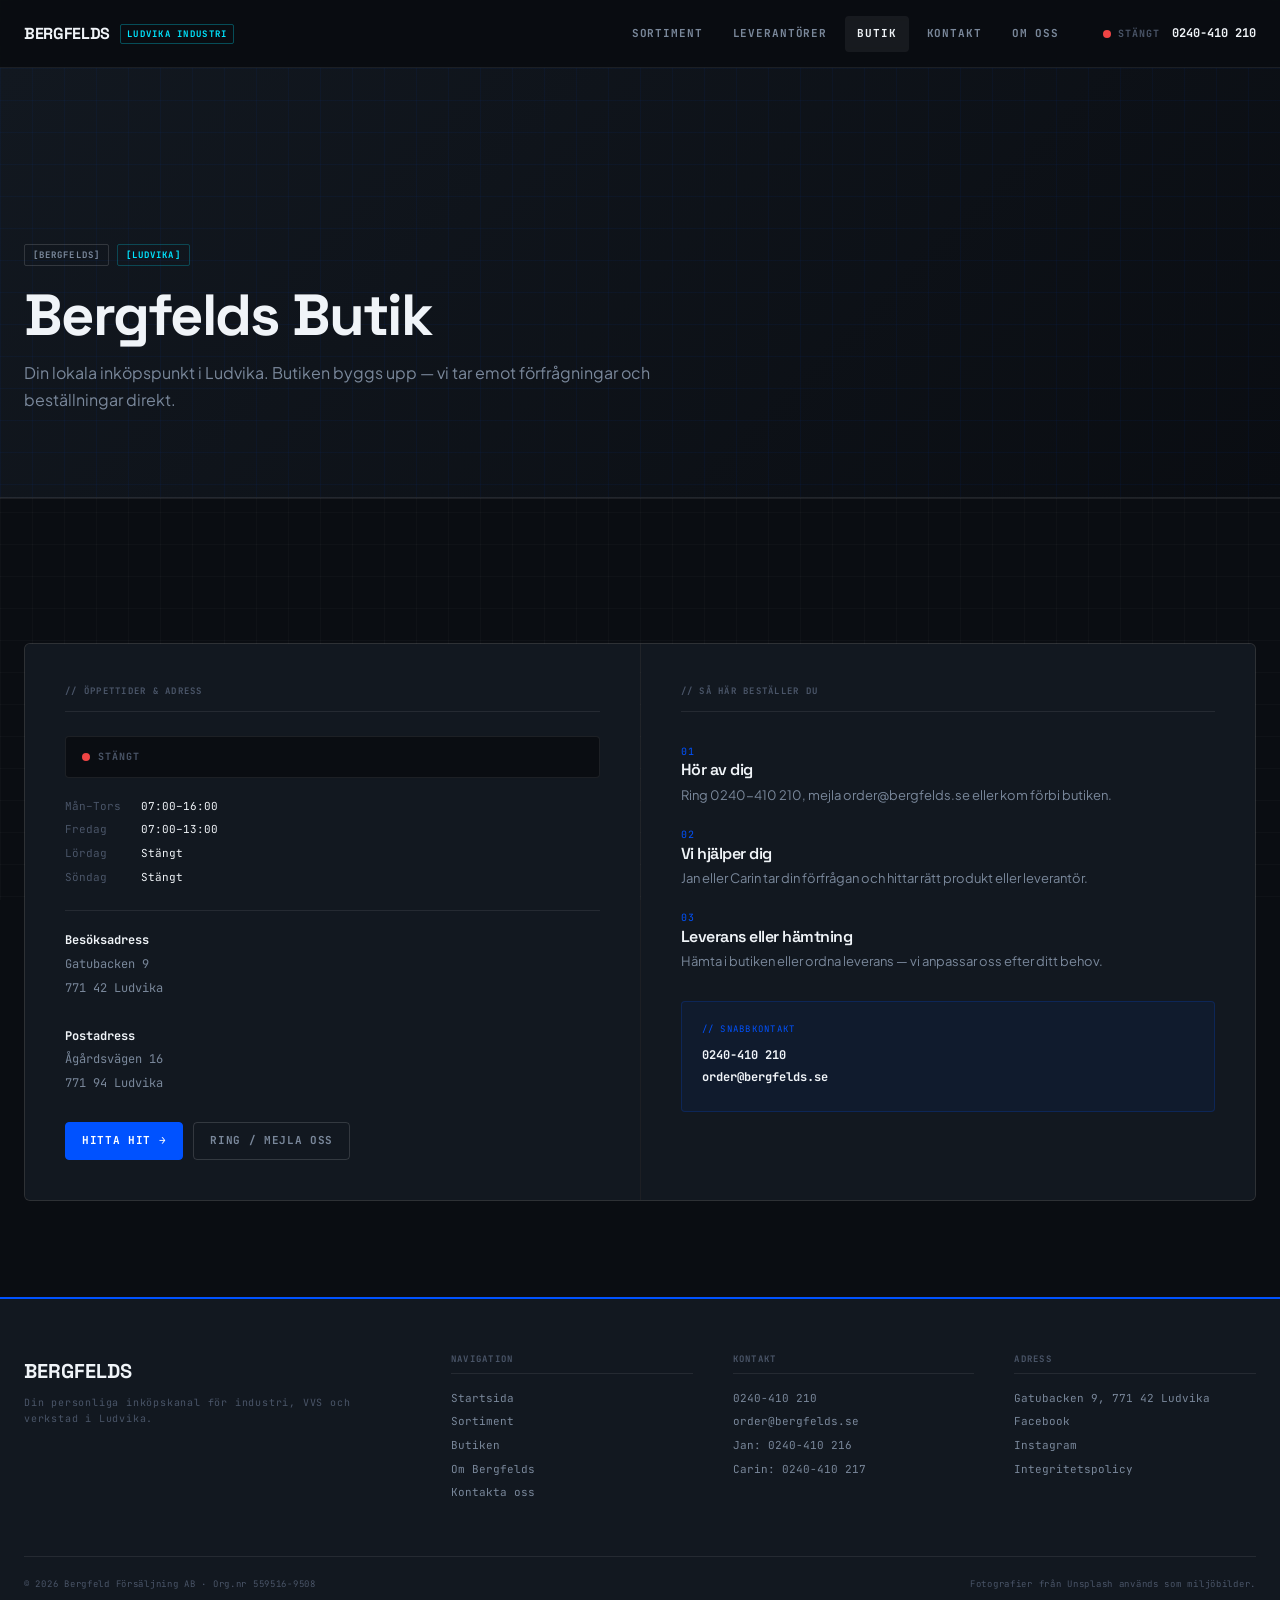
==== butiken.html @ dfe8c8f0 "Build precision industrial website design" ====
<!doctype html>
<html lang="sv">
<head>
  <meta charset="utf-8">
  <meta name="viewport" content="width=device-width,initial-scale=1">
  <meta name="description" content="Bergfelds butik i Ludvika – öppettider, adress och hur du beställer.">
  <title>Butiken | Bergfelds</title>
  <link rel="icon" href="assets/favicon.png" type="image/png">
  <link rel="stylesheet" href="style.css">
  <script src="main.js" defer></script>
</head>
<body>
  <a class="skip-link" href="#innehall">Hoppa till innehållet</a>
  <header class="site-header">
    <div class="container header-inner">
      <a class="site-logo" href="index.html" aria-label="Bergfelds startsida">
        <span class="logo-mark">BERGFELDS</span>
        <span class="logo-badge">LUDVIKA INDUSTRI</span>
      </a>
      <nav class="site-nav" aria-label="Huvudmeny">
        <a href="sortiment.html">Sortiment</a>
        <a href="sortiment.html#leverantorer">Leverantörer</a>
        <a href="butiken.html">Butik</a>
        <a href="kontakta-oss.html">Kontakt</a>
        <a href="om-bergfelds.html">Om oss</a>
      </nav>
      <div class="header-tools">
        <span class="header-status" data-opening-status>
          <span class="status-dot"></span>
          <span class="status-text mono-label">...</span>
        </span>
        <a class="header-phone" href="tel:+46240410210">0240-410 210</a>
      </div>
      <button id="menu-btn" aria-label="Öppna meny" aria-expanded="false">☰</button>
    </div>
  </header>

  <main id="innehall">
    <!-- PAGE HERO -->
    <section class="page-hero-dark">
      <div class="container">
        <div class="page-hero-eyebrow">
          <span class="badge">[BERGFELDS]</span>
          <span class="badge accent">[LUDVIKA]</span>
        </div>
        <h1>Bergfelds Butik</h1>
        <p>Din lokala inköpspunkt i Ludvika. Butiken byggs upp — vi tar emot förfrågningar och beställningar direkt.</p>
      </div>
    </section>

    <!-- STORE INFO -->
    <section class="section">
      <div class="container">
        <div class="contact-grid" data-reveal>
          <!-- Hours panel -->
          <div class="contact-panel">
            <p class="contact-panel-title">// ÖPPETTIDER &amp; ADRESS</p>

            <div class="hours-status" data-opening-status>
              <span class="status-dot"></span>
              <span class="status-text mono-label">Kontrollerar öppettid...</span>
            </div>

            <dl class="hours-grid">
              <dt>Mån–Tors</dt><dd>07:00–16:00</dd>
              <dt>Fredag</dt><dd>07:00–13:00</dd>
              <dt>Lördag</dt><dd>Stängt</dd>
              <dt>Söndag</dt><dd>Stängt</dd>
            </dl>

            <div class="contact-address-block" style="margin-top:24px;padding-top:20px;border-top:1px solid var(--border)">
              <p class="address-line"><strong style="color:var(--text)">Besöksadress</strong></p>
              <p class="address-line">Gatubacken 9</p>
              <p class="address-line">771 42 Ludvika</p>
            </div>

            <div class="contact-address-block" style="margin-top:16px">
              <p class="address-line"><strong style="color:var(--text)">Postadress</strong></p>
              <p class="address-line">Ågårdsvägen 16</p>
              <p class="address-line">771 94 Ludvika</p>
            </div>

            <div style="margin-top:24px;display:flex;gap:10px;flex-wrap:wrap">
              <a class="btn btn-primary" href="https://www.google.com/maps/search/?api=1&query=Gatubacken+9+771+42+Ludvika" target="_blank" rel="noreferrer">Hitta hit →</a>
              <a class="btn btn-ghost" href="kontakta-oss.html">Ring / Mejla oss</a>
            </div>
          </div>

          <!-- Service flow panel -->
          <div class="contact-panel">
            <p class="contact-panel-title">// SÅ HÄR BESTÄLLER DU</p>
            <div class="flow-steps">
              <div class="flow-step">
                <span class="card-number">01</span>
                <div>
                  <h3 style="font-size:16px;color:var(--text);margin-bottom:6px">Hör av dig</h3>
                  <p style="font-size:13px">Ring 0240-410 210, mejla order@bergfelds.se eller kom förbi butiken.</p>
                </div>
              </div>
              <div class="flow-step">
                <span class="card-number">02</span>
                <div>
                  <h3 style="font-size:16px;color:var(--text);margin-bottom:6px">Vi hjälper dig</h3>
                  <p style="font-size:13px">Jan eller Carin tar din förfrågan och hittar rätt produkt eller leverantör.</p>
                </div>
              </div>
              <div class="flow-step">
                <span class="card-number">03</span>
                <div>
                  <h3 style="font-size:16px;color:var(--text);margin-bottom:6px">Leverans eller hämtning</h3>
                  <p style="font-size:13px">Hämta i butiken eller ordna leverans — vi anpassar oss efter ditt behov.</p>
                </div>
              </div>
            </div>

            <div class="order-desk" style="margin-top:28px">
              <span class="label">// SNABBKONTAKT</span>
              <a href="tel:+46240410210">0240-410 210</a>
              <a href="mailto:order@bergfelds.se">order@bergfelds.se</a>
            </div>
          </div>
        </div>
      </div>
    </section>
  </main>

  <div class="mobile-dock" aria-label="Snabbkontakt">
    <a href="tel:+46240410210">Ring 0240-410 210</a>
    <a href="https://www.google.com/maps/search/?api=1&query=Gatubacken+9+771+42+Ludvika" target="_blank" rel="noreferrer">Karta / Hitta hit</a>
  </div>

  <footer class="site-footer">
    <div class="container">
      <div class="footer-grid">
        <div class="footer-col">
          <div class="footer-logo-mark">BERGFELDS</div>
          <p class="footer-tagline">Din personliga inköpskanal för industri, VVS och verkstad i Ludvika.</p>
        </div>
        <div class="footer-col">
          <h4>Navigation</h4>
          <a href="index.html">Startsida</a>
          <a href="sortiment.html">Sortiment</a>
          <a href="butiken.html">Butiken</a>
          <a href="om-bergfelds.html">Om Bergfelds</a>
          <a href="kontakta-oss.html">Kontakta oss</a>
        </div>
        <div class="footer-col">
          <h4>Kontakt</h4>
          <a href="tel:+46240410210">0240-410 210</a>
          <a href="mailto:order@bergfelds.se">order@bergfelds.se</a>
          <a href="tel:+46240410216">Jan: 0240-410 216</a>
          <a href="tel:+46240410217">Carin: 0240-410 217</a>
        </div>
        <div class="footer-col">
          <h4>Adress</h4>
          <a href="https://www.google.com/maps/search/?api=1&query=Gatubacken+9+771+42+Ludvika" target="_blank" rel="noreferrer">Gatubacken 9, 771 42 Ludvika</a>
          <a href="https://facebook.com/profile.php?id=61582548335301" target="_blank" rel="noreferrer">Facebook</a>
          <a href="https://instagram.com/bergfelds_denlillagrossisten/" target="_blank" rel="noreferrer">Instagram</a>
          <a href="integritetspolicy.html">Integritetspolicy</a>
        </div>
      </div>
      <div class="footer-bottom">
        <p>© <span data-year>2026</span> Bergfeld Försäljning AB · Org.nr 559516-9508</p>
        <p>Fotografier från Unsplash används som miljöbilder.</p>
      </div>
    </div>
  </footer>
</body>
</html>
---- style.css ----
/* ============================================================
   Bergfeld Försäljning AB — style.css
   Production stylesheet — full design system
   ============================================================ */

@import url('https://fonts.googleapis.com/css2?family=Space+Grotesk:wght@400;500;600;700&family=Plus+Jakarta+Sans:wght@400;500;600;700&family=JetBrains+Mono:wght@500;600;700&display=swap');

/* ============================================================
   DESIGN TOKENS
   ============================================================ */

:root {
  --bg:               #0A0D12;
  --surface:          #121820;
  --surface-2:        #1A2130;
  --border:           rgba(255, 255, 255, 0.08);
  --border-bright:    rgba(255, 255, 255, 0.14);
  --cobalt:           #0052FF;
  --cyan:             #00E5FF;
  --accent:           #0052FF;
  --accent-glow:      rgba(0, 82, 255, 0.18);
  --text:             #F0F4F8;
  --text-muted:       #7A889B;
  --text-dim:         #4A5568;
  --green:            #10B981;
  --red:              #EF4444;
  --orange:           #F59E0B;
  --radius-sm:        2px;
  --radius:           4px;
  --radius-lg:        6px;
  --max:              1280px;
  --font-display:     'Space Grotesk', 'Segoe UI', sans-serif;
  --font-body:        'Plus Jakarta Sans', 'Segoe UI', sans-serif;
  --font-mono:        'JetBrains Mono', 'Courier New', monospace;
}

/* ============================================================
   BASE RESET
   ============================================================ */

*,
*::before,
*::after {
  box-sizing: border-box;
  margin: 0;
  padding: 0;
}

html {
  scroll-behavior: smooth;
  scroll-padding-top: 72px;
}

body {
  background-color: var(--bg);
  color: var(--text);
  font: 16px / 1.6 var(--font-body);
  -webkit-font-smoothing: antialiased;
  -moz-osx-font-smoothing: grayscale;
  position: relative;
}

/* Micro-grid background */
body::before {
  content: '';
  position: fixed;
  inset: 0;
  z-index: -1;
  background-image:
    linear-gradient(rgba(255, 255, 255, 0.025) 1px, transparent 1px),
    linear-gradient(90deg, rgba(255, 255, 255, 0.025) 1px, transparent 1px);
  background-size: 32px 32px;
  pointer-events: none;
}

a {
  color: inherit;
  text-decoration: none;
}

img {
  display: block;
  max-width: 100%;
}

button,
input,
textarea {
  font: inherit;
}

/* ============================================================
   LAYOUT UTILITIES
   ============================================================ */

.container {
  width: min(var(--max), calc(100% - 48px));
  margin-inline: auto;
}

.narrow {
  max-width: 860px;
}

.section {
  padding: 96px 0;
  border-top: 1px solid var(--border);
}

/* ============================================================
   TYPOGRAPHY
   ============================================================ */

h1,
h2,
h3,
h4 {
  font-family: var(--font-display);
  line-height: 1.08;
  letter-spacing: -0.03em;
  margin-top: 0;
}

h1 {
  font-size: clamp(32px, 4.5vw, 52px);
  font-weight: 700;
}

h2 {
  font-size: clamp(26px, 3.5vw, 40px);
  font-weight: 700;
}

h3 {
  font-size: 20px;
  font-weight: 600;
}

h4 {
  font-size: 14px;
  font-weight: 600;
}

p {
  margin: 0 0 1em;
  color: var(--text-muted);
  line-height: 1.65;
}

/* ============================================================
   MONO / BADGE LABELS
   ============================================================ */

.mono-label,
.kicker,
.badge {
  font-family: var(--font-mono);
  font-size: 10px;
  font-weight: 700;
  letter-spacing: 0.14em;
  text-transform: uppercase;
  color: var(--text-dim);
}

.badge {
  display: inline-block;
  padding: 3px 8px;
  border: 1px solid var(--border-bright);
  border-radius: var(--radius-sm);
  color: var(--text-muted);
  font-size: 10px;
  font-family: var(--font-mono);
  font-weight: 700;
  letter-spacing: 0.14em;
  text-transform: uppercase;
}

.badge.accent {
  border-color: var(--cobalt);
  color: var(--cyan);
}

.status-dot {
  display: inline-block;
  width: 8px;
  height: 8px;
  border-radius: 50%;
  background: var(--red);
  transition: background 0.3s;
}

.status-dot.open {
  background: var(--green);
  box-shadow: 0 0 0 4px rgba(16, 185, 129, 0.15);
  animation: pulse 2s ease infinite;
}

@keyframes pulse {
  0%,
  100% {
    opacity: 1;
  }
  50% {
    opacity: 0.6;
  }
}

.status-text {
  font-family: var(--font-mono);
  font-size: 10px;
  font-weight: 700;
  letter-spacing: 0.1em;
  text-transform: uppercase;
}

/* ============================================================
   SKIP LINK & FOCUS
   ============================================================ */

.skip-link {
  position: fixed;
  z-index: 9999;
  top: 8px;
  left: 8px;
  padding: 10px 16px;
  background: var(--cobalt);
  color: white;
  font-family: var(--font-mono);
  font-size: 11px;
  transform: translateY(-200%);
  border-radius: var(--radius);
  text-decoration: none;
  transition: transform 0.2s;
}

.skip-link:focus {
  transform: none;
}

:focus-visible {
  outline: 2px solid var(--cyan);
  outline-offset: 3px;
}

/* ============================================================
   HEADER
   ============================================================ */

.site-header {
  position: sticky;
  top: 0;
  z-index: 200;
  background: rgba(10, 13, 18, 0.94);
  backdrop-filter: blur(12px);
  -webkit-backdrop-filter: blur(12px);
  border-bottom: 1px solid var(--border);
  height: 68px;
}

.header-inner {
  display: flex;
  height: 68px;
  align-items: center;
  gap: 32px;
}

.site-logo {
  display: flex;
  align-items: center;
  gap: 10px;
  flex: none;
  text-decoration: none;
}

.logo-mark {
  font-family: var(--font-display);
  font-size: 16px;
  font-weight: 700;
  color: var(--text);
  letter-spacing: -0.02em;
}

.logo-badge {
  font-family: var(--font-mono);
  font-size: 9px;
  font-weight: 700;
  color: var(--cyan);
  letter-spacing: 0.14em;
  text-transform: uppercase;
  padding: 2px 6px;
  border: 1px solid rgba(0, 229, 255, 0.3);
  border-radius: var(--radius-sm);
}

.site-nav {
  display: flex;
  align-items: center;
  gap: 6px;
  margin-left: auto;
}

.site-nav a {
  display: inline-flex;
  align-items: center;
  height: 36px;
  padding: 0 12px;
  border-radius: var(--radius);
  font-family: var(--font-mono);
  font-size: 11px;
  font-weight: 700;
  letter-spacing: 0.08em;
  text-transform: uppercase;
  color: var(--text-muted);
  transition: 0.2s;
  text-decoration: none;
}

.site-nav a:hover,
.site-nav a.active {
  color: var(--text);
  background: rgba(255, 255, 255, 0.06);
}

.header-tools {
  display: flex;
  align-items: center;
  gap: 12px;
}

.header-status {
  display: flex;
  align-items: center;
  gap: 7px;
}

.header-phone {
  font-family: var(--font-mono);
  font-size: 12px;
  font-weight: 700;
  color: var(--text);
  white-space: nowrap;
}

/* ============================================================
   BUTTONS
   ============================================================ */

.btn,
.button {
  display: inline-flex;
  align-items: center;
  justify-content: center;
  min-height: 38px;
  padding: 0 16px;
  border-radius: var(--radius);
  font-family: var(--font-mono);
  font-size: 11px;
  font-weight: 700;
  letter-spacing: 0.06em;
  text-transform: uppercase;
  border: 1px solid transparent;
  cursor: pointer;
  transition: 0.2s;
  text-decoration: none;
  white-space: nowrap;
}

.btn-primary,
.button-primary {
  background: var(--cobalt);
  color: white;
  border-color: var(--cobalt);
}

.btn-primary:hover,
.button-primary:hover {
  background: #0043cc;
  transform: translateY(-1px);
  box-shadow: 0 4px 20px var(--accent-glow);
}

.btn-ghost {
  background: transparent;
  color: var(--text-muted);
  border-color: var(--border-bright);
}

.btn-ghost:hover {
  color: var(--text);
  border-color: rgba(255, 255, 255, 0.3);
  background: rgba(255, 255, 255, 0.05);
}

.btn-cyan {
  background: transparent;
  color: var(--cyan);
  border-color: rgba(0, 229, 255, 0.4);
}

.btn-cyan:hover {
  background: rgba(0, 229, 255, 0.08);
  border-color: var(--cyan);
}

#menu-btn {
  display: none;
  width: 40px;
  height: 40px;
  border: 1px solid var(--border-bright);
  border-radius: var(--radius);
  background: transparent;
  color: var(--text);
  font-size: 18px;
  cursor: pointer;
}

/* ============================================================
   HERO SECTION
   ============================================================ */

.hero {
  min-height: 92vh;
  display: flex;
  align-items: center;
  position: relative;
  overflow: hidden;
  padding: 100px 0 80px;
}

.hero-bg {
  position: absolute;
  inset: 0;
  z-index: 0;
  pointer-events: none;
}

.hero-bg-grid {
  position: absolute;
  inset: 0;
  background-image:
    linear-gradient(rgba(0, 82, 255, 0.04) 1px, transparent 1px),
    linear-gradient(90deg, rgba(0, 82, 255, 0.04) 1px, transparent 1px);
  background-size: 48px 48px;
}

.hero-bg-glow {
  position: absolute;
  top: -20%;
  left: -10%;
  width: 60%;
  height: 100%;
  background: radial-gradient(ellipse, rgba(0, 82, 255, 0.12) 0%, transparent 65%);
  pointer-events: none;
}

.hero-content {
  position: relative;
  z-index: 1;
}

.hero-eyebrow {
  display: flex;
  align-items: center;
  gap: 10px;
  margin-bottom: 24px;
}

.hero-rule {
  flex: 1;
  height: 1px;
  background: var(--border-bright);
  max-width: 60px;
}

h1.hero-title {
  color: var(--text);
  margin-bottom: 20px;
}

.hero-title .accent {
  color: var(--cyan);
}

.hero-sub {
  font-size: 15px;
  color: var(--text-muted);
  max-width: 540px;
  margin-bottom: 36px;
  line-height: 1.6;
}

.hero-actions {
  display: flex;
  flex-wrap: wrap;
  gap: 10px;
  margin-bottom: 48px;
}

.hero-telemetry {
  display: grid;
  grid-template-columns: repeat(4, 1fr);
  gap: 1px;
  background: var(--border);
  border: 1px solid var(--border);
  border-radius: var(--radius);
  overflow: hidden;
  margin-top: 48px;
}

.telemetry-cell {
  padding: 16px 20px;
  background: var(--surface);
  display: flex;
  flex-direction: column;
  gap: 4px;
}

.telemetry-cell .label {
  font-family: var(--font-mono);
  font-size: 9px;
  font-weight: 700;
  color: var(--text-dim);
  letter-spacing: 0.14em;
  text-transform: uppercase;
}

.telemetry-cell .value {
  font-family: var(--font-mono);
  font-size: 12px;
  font-weight: 600;
  color: var(--text);
}

/* ============================================================
   QUICK INQUIRY TERMINAL
   ============================================================ */

.terminal-section {
  background: var(--surface);
  border-top: 1px solid var(--border);
  border-bottom: 1px solid var(--border);
  padding: 64px 0;
}

.terminal-wrapper {
  max-width: 760px;
  margin: 0 auto;
}

.terminal-header {
  display: flex;
  align-items: center;
  gap: 16px;
  margin-bottom: 32px;
}

.terminal-dots {
  display: flex;
  gap: 6px;
}

.terminal-dots span {
  width: 10px;
  height: 10px;
  border-radius: 50%;
}

.terminal-dots span:nth-child(1) {
  background: #EF4444;
}

.terminal-dots span:nth-child(2) {
  background: #F59E0B;
}

.terminal-dots span:nth-child(3) {
  background: #10B981;
}

.terminal-title {
  font-family: var(--font-mono);
  font-size: 11px;
  color: var(--text-dim);
}

.terminal-body {
  border: 1px solid var(--border-bright);
  border-radius: var(--radius-lg);
  overflow: hidden;
  background: var(--bg);
}

.terminal-step {
  padding: 24px 28px;
  border-bottom: 1px solid var(--border);
}

.terminal-step:last-child {
  border-bottom: none;
}

.step-label {
  font-family: var(--font-mono);
  font-size: 9px;
  color: var(--text-dim);
  letter-spacing: 0.14em;
  text-transform: uppercase;
  margin-bottom: 14px;
}

.segment-pills {
  display: flex;
  flex-wrap: wrap;
  gap: 7px;
}

.pill {
  padding: 7px 14px;
  border: 1px solid var(--border-bright);
  border-radius: var(--radius);
  background: transparent;
  font-family: var(--font-mono);
  font-size: 10px;
  font-weight: 700;
  letter-spacing: 0.06em;
  color: var(--text-muted);
  cursor: pointer;
  transition: 0.15s;
}

.pill.active,
.pill:hover {
  border-color: var(--cobalt);
  background: rgba(0, 82, 255, 0.12);
  color: var(--text);
}

.terminal-input {
  display: flex;
  align-items: stretch;
}

.terminal-input input {
  flex: 1;
  padding: 16px 20px;
  background: transparent;
  border: 0;
  color: var(--text);
  font-family: var(--font-mono);
  font-size: 13px;
  outline: none;
}

.terminal-input input::placeholder {
  color: var(--text-dim);
}

.terminal-input .send-btn {
  padding: 0 24px;
  background: var(--cobalt);
  color: white;
  border: 0;
  font-family: var(--font-mono);
  font-size: 11px;
  font-weight: 700;
  letter-spacing: 0.08em;
  cursor: pointer;
  transition: 0.2s;
  border-radius: 0;
}

.terminal-input .send-btn:hover {
  background: #0043cc;
}

/* ============================================================
   ASSORTMENT
   ============================================================ */

.assortment-section {
  padding: 96px 0;
}

.assortment-grid {
  display: grid;
  grid-template-columns: repeat(4, 1fr);
  gap: 1px;
  background: var(--border);
  border: 1px solid var(--border);
  border-radius: var(--radius-lg);
  overflow: hidden;
  margin-top: 48px;
}

.assortment-card {
  background: var(--surface);
  padding: 32px 28px;
  display: flex;
  flex-direction: column;
  gap: 16px;
  transition: 0.25s;
}

.assortment-card:hover {
  background: var(--surface-2);
}

.card-number {
  font-family: var(--font-mono);
  font-size: 10px;
  color: var(--cobalt);
  letter-spacing: 0.14em;
}

.card-icon {
  width: 40px;
  height: 40px;
  border: 1px solid var(--border-bright);
  border-radius: var(--radius);
  display: flex;
  align-items: center;
  justify-content: center;
  font-size: 20px;
}

.card-title {
  font-family: var(--font-display);
  font-size: 18px;
  font-weight: 700;
  color: var(--text);
  margin: 0;
}

.card-specs {
  list-style: none;
  display: flex;
  flex-direction: column;
  gap: 5px;
  margin: 0;
  padding: 0;
}

.card-specs li {
  font-family: var(--font-mono);
  font-size: 10px;
  color: var(--text-muted);
  display: flex;
  align-items: center;
  gap: 6px;
}

.card-specs li::before {
  content: "→";
  color: var(--cobalt);
  font-size: 10px;
}

.card-link {
  margin-top: auto;
  font-family: var(--font-mono);
  font-size: 10px;
  font-weight: 700;
  color: var(--cyan);
  letter-spacing: 0.06em;
  text-decoration: none;
  display: flex;
  align-items: center;
  gap: 6px;
}

.card-link:hover {
  color: white;
}

/* ============================================================
   SUPPLIERS
   ============================================================ */

.suppliers-section {
  padding: 96px 0;
  background: var(--surface);
}

.supplier-controls {
  display: flex;
  align-items: center;
  gap: 12px;
  margin-bottom: 28px;
  flex-wrap: wrap;
}

.supplier-search-wrap {
  position: relative;
  flex: 1;
  min-width: 220px;
}

.supplier-search-wrap svg {
  position: absolute;
  left: 12px;
  top: 50%;
  transform: translateY(-50%);
  color: var(--text-dim);
  width: 14px;
  height: 14px;
}

.supplier-search {
  width: 100%;
  padding: 10px 14px 10px 36px;
  background: var(--bg);
  border: 1px solid var(--border-bright);
  border-radius: var(--radius);
  color: var(--text);
  font-family: var(--font-mono);
  font-size: 11px;
  outline: none;
  transition: 0.2s;
}

.supplier-search:focus {
  border-color: rgba(0, 82, 255, 0.5);
}

.filter-pills {
  display: flex;
  gap: 6px;
  flex-wrap: wrap;
}

.filter-pill {
  padding: 6px 12px;
  border: 1px solid var(--border);
  border-radius: var(--radius);
  background: transparent;
  font-family: var(--font-mono);
  font-size: 9px;
  font-weight: 700;
  letter-spacing: 0.1em;
  color: var(--text-dim);
  cursor: pointer;
  transition: 0.15s;
}

.filter-pill.active,
.filter-pill:hover {
  border-color: var(--cobalt);
  color: var(--text);
  background: rgba(0, 82, 255, 0.1);
}

.brand-grid {
  display: grid;
  grid-template-columns: repeat(6, 1fr);
  gap: 1px;
  background: var(--border);
  border: 1px solid var(--border);
  border-radius: var(--radius);
  overflow: hidden;
  margin-top: 0;
}

.brand-tile {
  background: var(--bg);
  min-height: 90px;
  display: flex;
  align-items: center;
  justify-content: center;
  padding: 16px 12px;
  transition: 0.2s;
}

.brand-tile:hover {
  background: var(--surface);
}

.brand-tile img {
  max-width: 90px;
  max-height: 36px;
  filter: grayscale(1) brightness(0.5);
  opacity: 0.7;
  transition: 0.25s;
  object-fit: contain;
}

.brand-tile:hover img {
  filter: grayscale(0) brightness(1);
  opacity: 1;
}

.brand-tile .brand-text {
  font-family: var(--font-mono);
  font-size: 9px;
  font-weight: 700;
  letter-spacing: 0.1em;
  color: var(--text-dim);
  text-transform: uppercase;
  text-align: center;
}

.brand-tile:hover .brand-text {
  color: var(--text-muted);
}

.brand-tile[data-hidden] {
  display: none;
}

/* ============================================================
   CONTACT CONSOLE
   ============================================================ */

.contact-section {
  padding: 96px 0;
}

.contact-grid {
  display: grid;
  grid-template-columns: 1fr 1fr;
  gap: 1px;
  background: var(--border);
  border: 1px solid var(--border);
  border-radius: var(--radius-lg);
  overflow: hidden;
  margin-top: 48px;
}

.contact-panel {
  background: var(--surface);
  padding: 40px;
}

.contact-panel-title {
  font-family: var(--font-mono);
  font-size: 9px;
  font-weight: 700;
  letter-spacing: 0.14em;
  text-transform: uppercase;
  color: var(--text-dim);
  margin-bottom: 24px;
  padding-bottom: 12px;
  border-bottom: 1px solid var(--border);
}

.contact-address-block {
  margin-bottom: 28px;
}

.address-line {
  font-family: var(--font-mono);
  font-size: 12px;
  color: var(--text-muted);
  margin-bottom: 4px;
}

.hours-grid {
  display: grid;
  grid-template-columns: auto 1fr;
  gap: 6px 20px;
  margin-bottom: 24px;
}

.hours-grid dt {
  font-family: var(--font-mono);
  font-size: 11px;
  color: var(--text-dim);
}

.hours-grid dd {
  font-family: var(--font-mono);
  font-size: 11px;
  color: var(--text);
  margin: 0;
}

.hours-status {
  display: flex;
  align-items: center;
  gap: 8px;
  padding: 12px 16px;
  background: var(--bg);
  border: 1px solid var(--border);
  border-radius: var(--radius);
  margin-bottom: 20px;
}

.staff-cards {
  display: flex;
  flex-direction: column;
  gap: 12px;
}

.staff-card {
  padding: 20px;
  border: 1px solid var(--border);
  border-radius: var(--radius);
  background: var(--bg);
  display: flex;
  flex-direction: column;
  gap: 6px;
}

.staff-name {
  font-family: var(--font-display);
  font-size: 15px;
  font-weight: 700;
  color: var(--text);
}

.staff-role {
  font-family: var(--font-mono);
  font-size: 9px;
  color: var(--cobalt);
  letter-spacing: 0.12em;
  text-transform: uppercase;
}

.staff-contact a {
  display: block;
  font-family: var(--font-mono);
  font-size: 11px;
  color: var(--text-muted);
  margin-bottom: 2px;
  text-decoration: none;
}

.staff-contact a:hover {
  color: var(--cyan);
}

.order-desk {
  margin-top: 24px;
  padding: 20px;
  border: 1px solid rgba(0, 82, 255, 0.2);
  border-radius: var(--radius);
  background: rgba(0, 82, 255, 0.06);
}

.order-desk .label {
  font-family: var(--font-mono);
  font-size: 9px;
  color: var(--cobalt);
  letter-spacing: 0.14em;
  text-transform: uppercase;
  margin-bottom: 10px;
  display: block;
}

.order-desk a {
  display: block;
  font-family: var(--font-mono);
  font-size: 12px;
  font-weight: 700;
  color: var(--text);
  margin-bottom: 3px;
  text-decoration: none;
}

.order-desk a:hover {
  color: var(--cyan);
}

/* ============================================================
   SECTION HEADER PATTERN
   ============================================================ */

.section-header {
  margin-bottom: 48px;
}

.section-eyebrow {
  font-family: var(--font-mono);
  font-size: 9px;
  font-weight: 700;
  letter-spacing: 0.18em;
  text-transform: uppercase;
  color: var(--cobalt);
  margin-bottom: 10px;
}

.section-header h2 {
  color: var(--text);
  margin-bottom: 10px;
}

.section-header p {
  font-size: 14px;
  color: var(--text-muted);
  max-width: 480px;
}

/* ============================================================
   FOOTER
   ============================================================ */

.site-footer {
  background: var(--surface);
  border-top: 2px solid var(--cobalt);
  padding: 56px 0 24px;
}

.footer-grid {
  display: grid;
  grid-template-columns: 1.6fr repeat(3, 1fr);
  gap: 40px;
  margin-bottom: 48px;
}

.footer-logo-mark {
  font-family: var(--font-display);
  font-size: 20px;
  font-weight: 700;
  color: var(--text);
  margin-bottom: 8px;
}

.footer-tagline {
  font-family: var(--font-mono);
  font-size: 10px;
  color: var(--text-dim);
  letter-spacing: 0.08em;
  line-height: 1.6;
}

.footer-col h4 {
  font-family: var(--font-mono);
  font-size: 9px;
  font-weight: 700;
  letter-spacing: 0.14em;
  text-transform: uppercase;
  color: var(--text-dim);
  margin-bottom: 16px;
  padding-bottom: 8px;
  border-bottom: 1px solid var(--border);
}

.footer-col a {
  display: block;
  font-family: var(--font-mono);
  font-size: 11px;
  color: var(--text-muted);
  margin-bottom: 6px;
  text-decoration: none;
}

.footer-col a:hover {
  color: var(--cyan);
}

.footer-bottom {
  border-top: 1px solid var(--border);
  padding-top: 20px;
  display: flex;
  justify-content: space-between;
  align-items: center;
}

.footer-bottom p {
  font-family: var(--font-mono);
  font-size: 9px;
  color: var(--text-dim);
  letter-spacing: 0.08em;
  margin: 0;
}

/* ============================================================
   MOBILE DOCK
   ============================================================ */

.mobile-dock {
  display: none;
  position: fixed;
  z-index: 150;
  bottom: 0;
  left: 0;
  right: 0;
  background: var(--surface);
  border-top: 1px solid var(--border);
  grid-template-columns: 1fr 1fr;
}

.mobile-dock a {
  display: flex;
  align-items: center;
  justify-content: center;
  gap: 8px;
  padding: 14px;
  font-family: var(--font-mono);
  font-size: 11px;
  font-weight: 700;
  letter-spacing: 0.06em;
  text-decoration: none;
}

.mobile-dock a:first-child {
  background: var(--cobalt);
  color: white;
}

.mobile-dock a:last-child {
  background: transparent;
  color: var(--text-muted);
  border-left: 1px solid var(--border);
}

/* ============================================================
   RESPONSIVE — 1024px
   ============================================================ */

@media (max-width: 1024px) {
  .container {
    width: calc(100% - 32px);
  }

  .assortment-grid {
    grid-template-columns: 1fr 1fr;
  }

  .footer-grid {
    grid-template-columns: 1fr 1fr;
  }

  .hero-telemetry {
    grid-template-columns: 1fr 1fr;
  }
}

/* ============================================================
   RESPONSIVE — 768px
   ============================================================ */

@media (max-width: 768px) {
  .header-tools {
    display: none;
  }

  .site-nav {
    position: absolute;
    top: 68px;
    left: 0;
    right: 0;
    flex-direction: column;
    background: rgba(10, 13, 18, 0.98);
    border-bottom: 1px solid var(--border);
    padding: 16px;
    gap: 4px;
    display: none;
  }

  .site-nav.open {
    display: flex;
  }

  .site-nav a {
    min-height: 44px;
    border-bottom: 1px solid var(--border);
  }

  #menu-btn {
    display: flex;
    align-items: center;
    justify-content: center;
    margin-left: auto;
  }

  .header-tools .header-phone,
  .header-tools .btn-ghost {
    display: none;
  }

  .hero {
    padding: 80px 0 60px;
  }

  h1.hero-title {
    font-size: 32px;
  }

  .hero-actions {
    flex-direction: column;
  }

  .hero-telemetry {
    grid-template-columns: 1fr 1fr;
  }

  .assortment-grid {
    grid-template-columns: 1fr;
  }

  .contact-grid {
    grid-template-columns: 1fr;
  }

  .brand-grid {
    grid-template-columns: repeat(3, 1fr);
  }

  .footer-grid {
    grid-template-columns: 1fr;
  }

  .mobile-dock {
    display: grid;
  }

  body {
    padding-bottom: 60px;
  }

  .terminal-input {
    flex-direction: column;
  }

  .terminal-input .send-btn {
    min-height: 48px;
    border-radius: 0 0 var(--radius) var(--radius);
  }
}

/* ============================================================
   RESPONSIVE — 480px
   ============================================================ */

@media (max-width: 480px) {
  .hero-telemetry {
    grid-template-columns: 1fr;
  }

  .brand-grid {
    grid-template-columns: repeat(2, 1fr);
  }

  .segment-pills {
    flex-direction: column;
  }

  .contact-grid {
    padding: 0;
  }

  .assortment-grid {
    border-radius: 0;
  }

  .container {
    width: calc(100% - 24px);
  }
}

/* ============================================================
   REDUCED MOTION
   ============================================================ */

@media (prefers-reduced-motion: reduce) {
  *,
  *::before,
  *::after {
    transition: none !important;
    animation: none !important;
  }

  html {
    scroll-behavior: auto;
  }
}

/* ============================================================
   SHARED INNER PAGES + LEGACY CONTENT COMPATIBILITY
   ============================================================ */
.page-hero-dark,.page-hero,.customer-hero{position:relative;isolation:isolate;display:flex;min-height:430px;align-items:flex-end;padding:110px 0 68px;overflow:hidden;border-bottom:1px solid var(--border);background:linear-gradient(135deg,var(--surface),var(--bg));color:var(--text)}
.page-hero-dark::before,.page-hero::before{content:"";position:absolute;z-index:-1;inset:0;background-image:linear-gradient(rgba(0,82,255,.05) 1px,transparent 1px),linear-gradient(90deg,rgba(0,82,255,.05) 1px,transparent 1px);background-size:32px 32px}
.page-hero-dark h1,.page-hero h1,.customer-hero h1{max-width:900px;margin:14px 0;font-size:clamp(38px,5vw,58px)}
.page-hero-dark p,.page-hero p,.customer-hero p{max-width:670px;color:var(--text-muted)}
.page-hero-eyebrow{display:flex;flex-wrap:wrap;gap:8px;margin-bottom:18px}
.badge,.eyebrow,em{display:inline-flex;width:max-content;padding:4px 8px;border:1px solid var(--border-bright);border-radius:var(--radius-sm);color:var(--text-muted);font:700 9px var(--font-mono);letter-spacing:.12em;text-transform:uppercase}.badge.accent,.eyebrow,.section-eyebrow{color:var(--cyan);border-color:rgba(0,229,255,.24)}
.section-heading{margin-bottom:38px}.section-heading h2,.catalog-heading h2{margin:10px 0}.section-heading p,.catalog-heading p{color:var(--text-muted)}
.button{display:inline-flex;min-height:38px;align-items:center;justify-content:center;padding:0 16px;border:1px solid var(--border-bright);border-radius:var(--radius);font:700 11px var(--font-mono);letter-spacing:.06em;text-transform:uppercase}.button.primary{border-color:var(--cobalt);background:var(--cobalt);color:#fff}.button.ghost{background:transparent;color:var(--text)}
.customer-hero-media{position:absolute;z-index:-2;inset:0}.customer-hero-media::after{content:"";position:absolute;inset:0;background:linear-gradient(90deg,rgba(10,13,18,.96),rgba(10,13,18,.62))}.customer-hero-media img{width:100%;height:100%;object-fit:cover}.customer-hero-content{display:flex;min-height:560px;align-items:flex-start;justify-content:flex-end;flex-direction:column}
.store-practical-grid,.founder-grid,.intro-grid,.promise-grid,.contact-layout{display:grid;grid-template-columns:1fr 1fr;gap:48px;align-items:start}.hours-panel,.notice,.direction-grid article,.values-editorial article,.service-editorial article,.contact-band,.policy-content{border:1px solid var(--border);border-radius:var(--radius-lg);background:var(--surface)}
.hours-panel{padding:30px}.hours-panel dl>div{display:flex;justify-content:space-between;gap:20px;padding:10px 0;border-bottom:1px solid var(--border)}.hours-panel dt,.hours-panel dd{margin:0}.location-block{display:flex;align-items:flex-start;flex-direction:column;margin-top:24px}.notice{display:grid;gap:5px;margin-top:24px;padding:18px;border-left:3px solid var(--cyan)}
.flow-grid,.values-editorial,.service-editorial,.direction-grid{display:grid;grid-template-columns:repeat(3,1fr);gap:12px}.flow-grid article,.values-editorial article,.service-editorial article,.direction-grid article{padding:26px}.flow-grid span,.values-editorial span,.service-editorial>article>span{color:var(--cyan);font:700 10px var(--font-mono)}.direction-grid{grid-template-columns:1fr 1fr}.founder-portrait,.promise-image{margin:0;border:1px solid var(--border)}.founder-portrait img,.promise-image img{width:100%;min-height:390px;object-fit:cover}.founder-portrait figcaption{padding:8px 12px;color:var(--text-dim);font:600 9px var(--font-mono)}.relationship-statement blockquote{max-width:950px;margin:20px 0 34px;color:var(--text);font:600 clamp(34px,5vw,60px)/1.1 var(--font-display)}.promise-copy ul{margin:20px 0;padding-left:20px}.promise-copy li{margin-bottom:8px}.contact-band{display:flex;align-items:center;justify-content:space-between;gap:30px;padding:34px}.contact-band-details{display:flex;align-items:flex-end;flex-direction:column}.contact-band-details>a:first-child{font:700 26px var(--font-display)}
.policy-content{max-width:900px;padding:40px}.policy-content h2{margin:40px 0 12px;padding-top:20px;border-top:1px solid var(--border);font-size:25px}.policy-content h2:first-child{margin-top:0}.policy-content p{color:var(--text-muted)}.policy-content a{color:var(--cyan)}
.page-sortiment .section{border-top:1px solid var(--border)}.category-catalog-grid{display:grid;grid-template-columns:repeat(4,1fr);gap:1px;margin-top:34px;border:1px solid var(--border);background:var(--border)}.cat-cell{min-height:150px;padding:22px;background:var(--bg)}.cat-cell h4{margin:10px 0 8px;font:700 15px var(--font-display)}.cat-cell p{color:var(--text-muted);font-size:12px}.cta-bar{display:flex;align-items:center;justify-content:space-between;gap:30px;margin-top:36px;padding:24px;border:1px solid var(--border);background:var(--surface-2)}
.category-map{border-top:1px solid var(--border)}.map-row{display:grid;min-height:76px;grid-template-columns:56px 1fr 1.4fr 30px;align-items:center;gap:16px;border-bottom:1px solid var(--border);transition:.18s}.map-row:hover{padding-inline:12px;background:var(--surface)}.map-num,.map-desc{color:var(--text-dim);font:600 10px var(--font-mono)}.map-name{font:600 17px var(--font-display)}.map-arrow{color:var(--cyan)}
.supplier-directory-card{display:flex;min-height:150px;align-items:center;justify-content:center;flex-direction:column;padding:18px;background:var(--bg);text-align:center}.supplier-directory-card:hover{background:var(--surface-2)}.directory-logo{display:grid;height:56px;place-items:center}.directory-logo img{max-width:100px;max-height:38px;filter:grayscale(1) brightness(.65);transition:.2s}.supplier-directory-card:hover img{filter:none}.supplier-directory-card h3{margin:9px 0 2px;font-size:13px}.supplier-directory-card>span{color:var(--text-dim);font:600 9px var(--font-mono)}
.main-contact-block{display:flex;align-items:flex-start;flex-direction:column;padding:22px;border:1px solid var(--border);background:var(--bg)}.main-phone{font:700 clamp(26px,3vw,40px) var(--font-display)}.main-email{color:var(--cyan);font:600 14px var(--font-mono)}
.category-tech-hero{position:relative;isolation:isolate;display:flex;min-height:560px;align-items:flex-end;overflow:hidden;border-bottom:1px solid var(--border)}.category-tech-hero::after{content:"";position:absolute;z-index:-1;inset:0;background:linear-gradient(90deg,rgba(10,13,18,.97),rgba(10,13,18,.55))}.category-tech-hero>img{position:absolute;z-index:-2;inset:0;width:100%;height:100%;object-fit:cover;filter:saturate(.55)}.category-tech-hero>.container{padding-bottom:64px}.category-tech-hero h1{margin:16px 0;font-size:clamp(42px,6vw,68px)}.category-tech-hero p{max-width:620px;color:var(--text-muted)}.category-back{display:block;margin-bottom:34px;color:var(--cyan);font:700 10px var(--font-mono)}.spec-grid{display:grid;grid-template-columns:repeat(3,1fr);gap:1px;border:1px solid var(--border);background:var(--border)}.spec-module{min-height:230px;padding:26px;background:var(--surface)}.spec-module h3{margin:22px 0 10px}.spec-module p,.category-empty p{color:var(--text-muted);font-size:13px}.category-empty{grid-column:1/-1;padding:40px;background:var(--surface)}.category-cta{padding:58px 0;border-top:1px solid var(--border);background:var(--surface)}.category-cta>.container{display:flex;align-items:center;justify-content:space-between;gap:30px}.category-cta h2{margin-top:12px}.category-cta>.container>div:last-child{display:flex;gap:8px}
.footer-logo{display:none}

@media(max-width:1024px){.category-catalog-grid{grid-template-columns:repeat(2,1fr)}.spec-grid{grid-template-columns:1fr 1fr}.store-practical-grid,.founder-grid,.intro-grid,.promise-grid,.contact-layout{grid-template-columns:1fr}.flow-grid,.values-editorial{grid-template-columns:1fr 1fr}}
@media(max-width:768px){.page-hero-dark,.page-hero,.customer-hero{min-height:390px;padding:95px 0 50px}.page-hero-dark h1,.page-hero h1,.customer-hero h1{font-size:36px}.flow-grid,.values-editorial,.service-editorial,.direction-grid,.category-catalog-grid,.spec-grid{grid-template-columns:1fr}.map-row{grid-template-columns:42px 1fr 24px}.map-desc{display:none}.contact-band,.category-cta>.container,.cta-bar{align-items:flex-start;flex-direction:column}.contact-band-details{align-items:flex-start}.category-tech-hero{min-height:500px}.category-cta>.container>div:last-child{width:100%;flex-direction:column}.category-cta .btn{width:100%}.policy-content{padding:24px}}
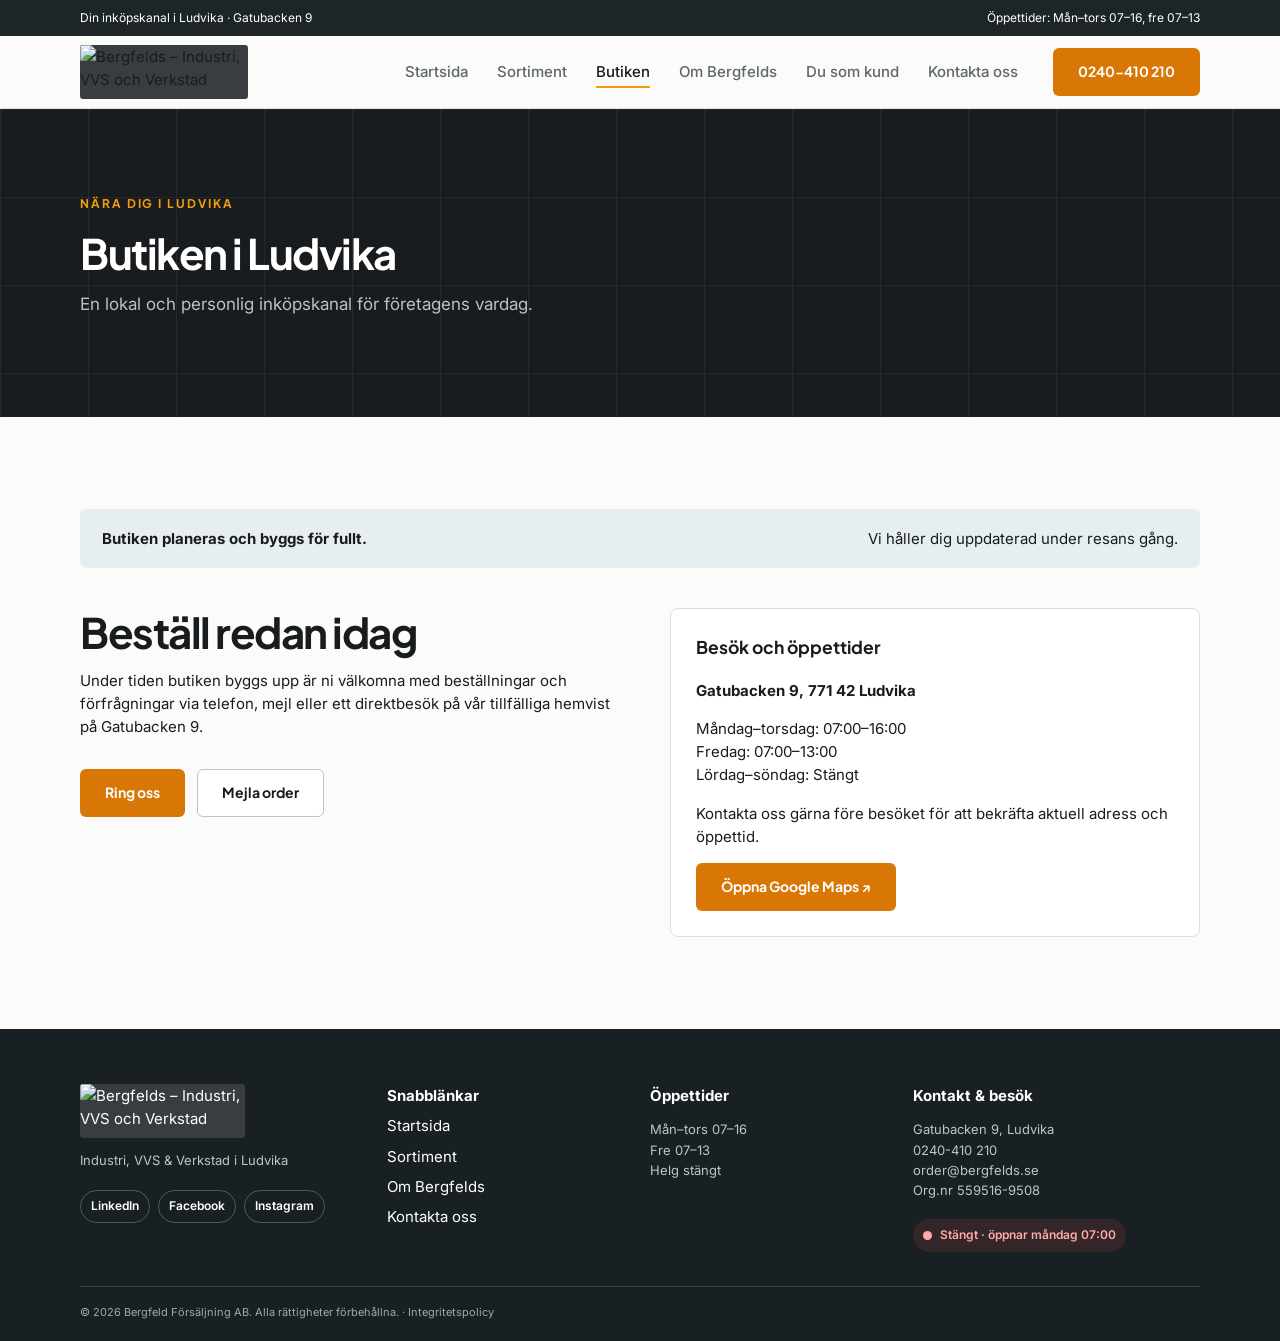
==== commit d140b510: "Publish flagship trade store redesign" ====
--- a/butiken.html
+++ b/butiken.html
@@ -1,169 +1,186 @@
 <!doctype html>
 <html lang="sv">
-<head>
-  <meta charset="utf-8">
-  <meta name="viewport" content="width=device-width,initial-scale=1">
-  <meta name="description" content="Bergfelds butik i Ludvika – öppettider, adress och hur du beställer.">
-  <title>Butiken | Bergfelds</title>
-  <link rel="icon" href="assets/favicon.png" type="image/png">
-  <link rel="stylesheet" href="style.css">
-  <script src="main.js" defer></script>
-</head>
-<body>
-  <a class="skip-link" href="#innehall">Hoppa till innehållet</a>
-  <header class="site-header">
-    <div class="container header-inner">
-      <a class="site-logo" href="index.html" aria-label="Bergfelds startsida">
-        <span class="logo-mark">BERGFELDS</span>
-        <span class="logo-badge">LUDVIKA INDUSTRI</span>
-      </a>
-      <nav class="site-nav" aria-label="Huvudmeny">
-        <a href="sortiment.html">Sortiment</a>
-        <a href="sortiment.html#leverantorer">Leverantörer</a>
-        <a href="butiken.html">Butik</a>
-        <a href="kontakta-oss.html">Kontakt</a>
-        <a href="om-bergfelds.html">Om oss</a>
-      </nav>
-      <div class="header-tools">
-        <span class="header-status" data-opening-status>
-          <span class="status-dot"></span>
-          <span class="status-text mono-label">...</span>
-        </span>
-        <a class="header-phone" href="tel:+46240410210">0240-410 210</a>
+  <head>
+    <meta charset="utf-8" />
+    <meta name="viewport" content="width=device-width,initial-scale=1" />
+    <meta name="robots" content="index,follow" />
+    <meta
+      name="description"
+      content="Besök Bergfelds butik på Gatubacken 9 i Ludvika. Se öppettider, adress och kontaktuppgifter."
+    />
+    <title>Butik och öppettider i Ludvika | Bergfelds</title>
+    <link
+      rel="canonical"
+      href="https://samirah90.github.io/Bergfleds-2/butiken.html"
+    />
+    <meta property="og:locale" content="sv_SE" />
+    <meta property="og:type" content="website" />
+    <meta property="og:site_name" content="Bergfelds" />
+    <meta
+      property="og:title"
+      content="Butik och öppettider i Ludvika | Bergfelds"
+    />
+    <meta
+      property="og:description"
+      content="Besök Bergfelds butik på Gatubacken 9 i Ludvika. Se öppettider, adress och kontaktuppgifter."
+    />
+    <meta
+      property="og:url"
+      content="https://samirah90.github.io/Bergfleds-2/butiken.html"
+    />
+    <meta
+      property="og:image"
+      content="https://samirah90.github.io/Bergfleds-2/assets/bergfelds-shop-placeholder.png"
+    />
+    <meta name="twitter:card" content="summary_large_image" />
+    <link rel="icon" href="assets/favicon.png" type="image/png" />
+    <link
+      rel="stylesheet"
+      href="https://fonts.googleapis.com/css2?family=Inter:wght@400;500;600&family=Plus+Jakarta+Sans:wght@600;700;800&display=swap"
+    />
+    <link rel="stylesheet" href="style.css" />
+    <script src="main.js" defer></script>
+  </head>
+  <body>
+    <a class="skip-link" href="#innehall">Hoppa till innehållet</a>
+    <header>
+      <div class="container nav">
+        <a class="logo" href="index.html" aria-label="Bergfelds startsida"
+          ><img
+            class="brand-image"
+            src="assets/bergfelds-wordmark.svg"
+            alt="Bergfelds – Industri, VVS och Verkstad" /></a
+        ><button
+          id="menu"
+          type="button"
+          aria-label="Öppna meny"
+          aria-expanded="false"
+        >
+          ☰
+        </button>
+        <nav aria-label="Huvudmeny">
+          <a href="index.html">Startsida</a
+          ><a href="sortiment.html">Sortiment</a
+          ><a href="butiken.html">Butiken</a
+          ><a href="om-bergfelds.html">Om Bergfelds</a
+          ><a href="du-som-kund.html">Du som kund</a
+          ><a href="kontakta-oss.html">Kontakta oss</a>
+        </nav>
+        <a class="btn call" href="tel:+46240410210">0240-410 210</a
+        ><a class="mail" href="mailto:order@bergfelds.se">✉</a>
       </div>
-      <button id="menu-btn" aria-label="Öppna meny" aria-expanded="false">☰</button>
-    </div>
-  </header>
-
-  <main id="innehall">
-    <!-- PAGE HERO -->
-    <section class="page-hero-dark">
-      <div class="container">
-        <div class="page-hero-eyebrow">
-          <span class="badge">[BERGFELDS]</span>
-          <span class="badge accent">[LUDVIKA]</span>
+    </header>
+    <main id="innehall">
+      <section class="page-hero">
+        <div class="container">
+          <em>NÄRA DIG I LUDVIKA</em>
+          <h1>Butiken i Ludvika</h1>
+          <p>En lokal och personlig inköpskanal för företagens vardag.</p>
         </div>
-        <h1>Bergfelds Butik</h1>
-        <p>Din lokala inköpspunkt i Ludvika. Butiken byggs upp — vi tar emot förfrågningar och beställningar direkt.</p>
-      </div>
-    </section>
-
-    <!-- STORE INFO -->
-    <section class="section">
-      <div class="container">
-        <div class="contact-grid" data-reveal>
-          <!-- Hours panel -->
-          <div class="contact-panel">
-            <p class="contact-panel-title">// ÖPPETTIDER &amp; ADRESS</p>
-
-            <div class="hours-status" data-opening-status>
-              <span class="status-dot"></span>
-              <span class="status-text mono-label">Kontrollerar öppettid...</span>
-            </div>
-
-            <dl class="hours-grid">
-              <dt>Mån–Tors</dt><dd>07:00–16:00</dd>
-              <dt>Fredag</dt><dd>07:00–13:00</dd>
-              <dt>Lördag</dt><dd>Stängt</dd>
-              <dt>Söndag</dt><dd>Stängt</dd>
-            </dl>
-
-            <div class="contact-address-block" style="margin-top:24px;padding-top:20px;border-top:1px solid var(--border)">
-              <p class="address-line"><strong style="color:var(--text)">Besöksadress</strong></p>
-              <p class="address-line">Gatubacken 9</p>
-              <p class="address-line">771 42 Ludvika</p>
-            </div>
-
-            <div class="contact-address-block" style="margin-top:16px">
-              <p class="address-line"><strong style="color:var(--text)">Postadress</strong></p>
-              <p class="address-line">Ågårdsvägen 16</p>
-              <p class="address-line">771 94 Ludvika</p>
-            </div>
-
-            <div style="margin-top:24px;display:flex;gap:10px;flex-wrap:wrap">
-              <a class="btn btn-primary" href="https://www.google.com/maps/search/?api=1&query=Gatubacken+9+771+42+Ludvika" target="_blank" rel="noreferrer">Hitta hit →</a>
-              <a class="btn btn-ghost" href="kontakta-oss.html">Ring / Mejla oss</a>
-            </div>
+      </section>
+      <section class="section">
+        <div class="container">
+          <div class="banner">
+            <b>Butiken planeras och byggs för fullt.</b
+            ><span>Vi håller dig uppdaterad under resans gång.</span>
           </div>
-
-          <!-- Service flow panel -->
-          <div class="contact-panel">
-            <p class="contact-panel-title">// SÅ HÄR BESTÄLLER DU</p>
-            <div class="flow-steps">
-              <div class="flow-step">
-                <span class="card-number">01</span>
-                <div>
-                  <h3 style="font-size:16px;color:var(--text);margin-bottom:6px">Hör av dig</h3>
-                  <p style="font-size:13px">Ring 0240-410 210, mejla order@bergfelds.se eller kom förbi butiken.</p>
-                </div>
-              </div>
-              <div class="flow-step">
-                <span class="card-number">02</span>
-                <div>
-                  <h3 style="font-size:16px;color:var(--text);margin-bottom:6px">Vi hjälper dig</h3>
-                  <p style="font-size:13px">Jan eller Carin tar din förfrågan och hittar rätt produkt eller leverantör.</p>
-                </div>
-              </div>
-              <div class="flow-step">
-                <span class="card-number">03</span>
-                <div>
-                  <h3 style="font-size:16px;color:var(--text);margin-bottom:6px">Leverans eller hämtning</h3>
-                  <p style="font-size:13px">Hämta i butiken eller ordna leverans — vi anpassar oss efter ditt behov.</p>
-                </div>
+          <div class="split shop">
+            <div>
+              <h2>Beställ redan idag</h2>
+              <p>
+                Under tiden butiken byggs upp är ni välkomna med beställningar
+                och förfrågningar via telefon, mejl eller ett direktbesök på vår
+                tillfälliga hemvist på Gatubacken 9.
+              </p>
+              <div class="actions">
+                <a class="btn" href="tel:+46240410210">Ring oss</a
+                ><a class="btn secondary" href="mailto:order@bergfelds.se"
+                  >Mejla order</a
+                >
               </div>
             </div>
-
-            <div class="order-desk" style="margin-top:28px">
-              <span class="label">// SNABBKONTAKT</span>
-              <a href="tel:+46240410210">0240-410 210</a>
-              <a href="mailto:order@bergfelds.se">order@bergfelds.se</a>
+            <div class="status-card">
+              <h3>Besök och öppettider</h3>
+              <p><b>Gatubacken 9, 771 42 Ludvika</b></p>
+              <p>
+                Måndag–torsdag: 07:00–16:00<br />Fredag: 07:00–13:00<br />Lördag–söndag:
+                Stängt
+              </p>
+              <p class="muted">
+                Kontakta oss gärna före besöket för att bekräfta aktuell adress
+                och öppettid.
+              </p>
+              <a
+                class="btn"
+                target="_blank"
+                rel="noreferrer"
+                href="https://www.google.com/maps/search/?api=1&query=Gatubacken+9+771+42+Ludvika"
+                >Öppna Google Maps ↗</a
+              >
             </div>
           </div>
         </div>
-      </div>
-    </section>
-  </main>
-
-  <div class="mobile-dock" aria-label="Snabbkontakt">
-    <a href="tel:+46240410210">Ring 0240-410 210</a>
-    <a href="https://www.google.com/maps/search/?api=1&query=Gatubacken+9+771+42+Ludvika" target="_blank" rel="noreferrer">Karta / Hitta hit</a>
-  </div>
-
-  <footer class="site-footer">
-    <div class="container">
-      <div class="footer-grid">
-        <div class="footer-col">
-          <div class="footer-logo-mark">BERGFELDS</div>
-          <p class="footer-tagline">Din personliga inköpskanal för industri, VVS och verkstad i Ludvika.</p>
+      </section>
+    </main>
+    <footer>
+      <div class="container footer4">
+        <div>
+          <a class="logo" href="index.html" aria-label="Bergfelds startsida"
+            ><img
+              class="brand-image footer-brand"
+              src="assets/bergfelds-wordmark.svg"
+              alt="Bergfelds – Industri, VVS och Verkstad"
+          /></a>
+          <p>Industri, VVS & Verkstad i Ludvika</p>
+          <nav class="social-links" aria-label="Sociala medier">
+            <a
+              href="https://www.linkedin.com/company/bergfeld-f%C3%B6rs%C3%A4ljning-ab/posts/?feedView=all"
+              target="_blank"
+              rel="noopener noreferrer"
+              >LinkedIn</a
+            >
+            <a
+              href="https://www.facebook.com/profile.php?id=61582548335301"
+              target="_blank"
+              rel="noopener noreferrer"
+              >Facebook</a
+            >
+            <a
+              href="https://www.instagram.com/bergfeldsab/"
+              target="_blank"
+              rel="noopener noreferrer"
+              >Instagram</a
+            >
+          </nav>
         </div>
-        <div class="footer-col">
-          <h4>Navigation</h4>
-          <a href="index.html">Startsida</a>
-          <a href="sortiment.html">Sortiment</a>
-          <a href="butiken.html">Butiken</a>
-          <a href="om-bergfelds.html">Om Bergfelds</a>
-          <a href="kontakta-oss.html">Kontakta oss</a>
+        <div>
+          <b>Snabblänkar</b><a href="index.html">Startsida</a
+          ><a href="sortiment.html">Sortiment</a
+          ><a href="om-bergfelds.html">Om Bergfelds</a
+          ><a href="kontakta-oss.html">Kontakta oss</a>
         </div>
-        <div class="footer-col">
-          <h4>Kontakt</h4>
-          <a href="tel:+46240410210">0240-410 210</a>
-          <a href="mailto:order@bergfelds.se">order@bergfelds.se</a>
-          <a href="tel:+46240410216">Jan: 0240-410 216</a>
-          <a href="tel:+46240410217">Carin: 0240-410 217</a>
+        <div>
+          <b>Öppettider</b>
+          <p>Mån–tors 07–16<br />Fre 07–13<br />Helg stängt</p>
         </div>
-        <div class="footer-col">
-          <h4>Adress</h4>
-          <a href="https://www.google.com/maps/search/?api=1&query=Gatubacken+9+771+42+Ludvika" target="_blank" rel="noreferrer">Gatubacken 9, 771 42 Ludvika</a>
-          <a href="https://facebook.com/profile.php?id=61582548335301" target="_blank" rel="noreferrer">Facebook</a>
-          <a href="https://instagram.com/bergfelds_denlillagrossisten/" target="_blank" rel="noreferrer">Instagram</a>
-          <a href="integritetspolicy.html">Integritetspolicy</a>
+        <div>
+          <b>Kontakt & besök</b>
+          <p>
+            Gatubacken 9, Ludvika<br /><a href="tel:+46240410210"
+              >0240-410 210</a
+            ><br /><a href="mailto:order@bergfelds.se">order@bergfelds.se</a
+            ><br />Org.nr 559516-9508
+          </p>
+          <div class="opening-status" data-opening-status aria-live="polite">
+            <span class="status-dot"></span
+            ><span class="status-text">Kontrollerar öppettider…</span>
+          </div>
         </div>
       </div>
-      <div class="footer-bottom">
-        <p>© <span data-year>2026</span> Bergfeld Försäljning AB · Org.nr 559516-9508</p>
-        <p>Fotografier från Unsplash används som miljöbilder.</p>
+      <div class="container copy">
+        © <span data-year>2026</span> Bergfeld Försäljning AB. Alla rättigheter
+        förbehållna. · <a href="integritetspolicy.html">Integritetspolicy</a>
       </div>
-    </div>
-  </footer>
-</body>
+    </footer>
+  </body>
 </html>
--- a/style.css
+++ b/style.css
@@ -1,1392 +1,1242 @@
-/* ============================================================
-   Bergfeld Försäljning AB — style.css
-   Production stylesheet — full design system
-   ============================================================ */
-
-@import url('https://fonts.googleapis.com/css2?family=Space+Grotesk:wght@400;500;600;700&family=Plus+Jakarta+Sans:wght@400;500;600;700&family=JetBrains+Mono:wght@500;600;700&display=swap');
-
-/* ============================================================
-   DESIGN TOKENS
-   ============================================================ */
-
 :root {
-  --bg:               #0A0D12;
-  --surface:          #121820;
-  --surface-2:        #1A2130;
-  --border:           rgba(255, 255, 255, 0.08);
-  --border-bright:    rgba(255, 255, 255, 0.14);
-  --cobalt:           #0052FF;
-  --cyan:             #00E5FF;
-  --accent:           #0052FF;
-  --accent-glow:      rgba(0, 82, 255, 0.18);
-  --text:             #F0F4F8;
-  --text-muted:       #7A889B;
-  --text-dim:         #4A5568;
-  --green:            #10B981;
-  --red:              #EF4444;
-  --orange:           #F59E0B;
-  --radius-sm:        2px;
-  --radius:           4px;
-  --radius-lg:        6px;
-  --max:              1280px;
-  --font-display:     'Space Grotesk', 'Segoe UI', sans-serif;
-  --font-body:        'Plus Jakarta Sans', 'Segoe UI', sans-serif;
-  --font-mono:        'JetBrains Mono', 'Courier New', monospace;
-}
-
-/* ============================================================
-   BASE RESET
-   ============================================================ */
-
-*,
-*::before,
-*::after {
+  --ink: #191c1f;
+  --navy: #191c1f;
+  --brand: #3a3d3f;
+  --blue: #d97706;
+  --accent: #f59e0b;
+  --paper: #fbfbfa;
+  --warm: #f4f0e8;
+  --line: #dfddd7;
+  --muted: #62666a;
+  --radius: 12px;
+  --shadow: 0 22px 60px rgba(25, 28, 31, 0.14);
+}
+* {
   box-sizing: border-box;
-  margin: 0;
-  padding: 0;
-}
-
+}
 html {
   scroll-behavior: smooth;
-  scroll-padding-top: 72px;
-}
-
+  scroll-padding-top: 110px;
+}
 body {
-  background-color: var(--bg);
-  color: var(--text);
-  font: 16px / 1.6 var(--font-body);
-  -webkit-font-smoothing: antialiased;
-  -moz-osx-font-smoothing: grayscale;
-  position: relative;
-}
-
-/* Micro-grid background */
-body::before {
-  content: '';
-  position: fixed;
-  inset: 0;
-  z-index: -1;
-  background-image:
-    linear-gradient(rgba(255, 255, 255, 0.025) 1px, transparent 1px),
-    linear-gradient(90deg, rgba(255, 255, 255, 0.025) 1px, transparent 1px);
-  background-size: 32px 32px;
-  pointer-events: none;
-}
-
+  margin: 0;
+  background: var(--paper);
+  color: var(--ink);
+  font:
+    15px/1.55 Inter,
+    Arial,
+    sans-serif;
+}
 a {
   color: inherit;
   text-decoration: none;
 }
-
 img {
   display: block;
   max-width: 100%;
 }
-
-button,
-input,
-textarea {
-  font: inherit;
-}
-
-/* ============================================================
-   LAYOUT UTILITIES
-   ============================================================ */
-
-.container {
-  width: min(var(--max), calc(100% - 48px));
-  margin-inline: auto;
-}
-
-.narrow {
-  max-width: 860px;
-}
-
-.section {
-  padding: 96px 0;
-  border-top: 1px solid var(--border);
-}
-
-/* ============================================================
-   TYPOGRAPHY
-   ============================================================ */
-
 h1,
 h2,
 h3,
-h4 {
-  font-family: var(--font-display);
-  line-height: 1.08;
-  letter-spacing: -0.03em;
+p {
   margin-top: 0;
 }
-
-h1 {
-  font-size: clamp(32px, 4.5vw, 52px);
-  font-weight: 700;
-}
-
-h2 {
-  font-size: clamp(26px, 3.5vw, 40px);
-  font-weight: 700;
-}
-
-h3 {
-  font-size: 20px;
-  font-weight: 600;
-}
-
-h4 {
-  font-size: 14px;
-  font-weight: 600;
-}
-
-p {
-  margin: 0 0 1em;
-  color: var(--text-muted);
-  line-height: 1.65;
-}
-
-/* ============================================================
-   MONO / BADGE LABELS
-   ============================================================ */
-
-.mono-label,
-.kicker,
-.badge {
-  font-family: var(--font-mono);
-  font-size: 10px;
-  font-weight: 700;
-  letter-spacing: 0.14em;
-  text-transform: uppercase;
-  color: var(--text-dim);
-}
-
-.badge {
-  display: inline-block;
-  padding: 3px 8px;
-  border: 1px solid var(--border-bright);
-  border-radius: var(--radius-sm);
-  color: var(--text-muted);
-  font-size: 10px;
-  font-family: var(--font-mono);
-  font-weight: 700;
-  letter-spacing: 0.14em;
-  text-transform: uppercase;
-}
-
-.badge.accent {
-  border-color: var(--cobalt);
-  color: var(--cyan);
-}
-
-.status-dot {
-  display: inline-block;
-  width: 8px;
-  height: 8px;
-  border-radius: 50%;
-  background: var(--red);
-  transition: background 0.3s;
-}
-
-.status-dot.open {
-  background: var(--green);
-  box-shadow: 0 0 0 4px rgba(16, 185, 129, 0.15);
-  animation: pulse 2s ease infinite;
-}
-
-@keyframes pulse {
-  0%,
-  100% {
-    opacity: 1;
-  }
-  50% {
-    opacity: 0.6;
-  }
-}
-
-.status-text {
-  font-family: var(--font-mono);
-  font-size: 10px;
-  font-weight: 700;
-  letter-spacing: 0.1em;
-  text-transform: uppercase;
-}
-
-/* ============================================================
-   SKIP LINK & FOCUS
-   ============================================================ */
-
+h1,
+h2,
+h3,
+.btn {
+  font-family: "Plus Jakarta Sans", Inter, sans-serif;
+}
+.container {
+  width: min(1120px, calc(100% - 48px));
+  margin: auto;
+}
 .skip-link {
   position: fixed;
-  z-index: 9999;
-  top: 8px;
-  left: 8px;
-  padding: 10px 16px;
-  background: var(--cobalt);
-  color: white;
-  font-family: var(--font-mono);
-  font-size: 11px;
-  transform: translateY(-200%);
-  border-radius: var(--radius);
-  text-decoration: none;
-  transition: transform 0.2s;
-}
-
+  left: 12px;
+  top: -60px;
+  z-index: 100;
+  padding: 10px;
+  background: #fff;
+}
 .skip-link:focus {
-  transform: none;
-}
-
-:focus-visible {
-  outline: 2px solid var(--cyan);
-  outline-offset: 3px;
-}
-
-/* ============================================================
-   HEADER
-   ============================================================ */
-
-.site-header {
+  top: 12px;
+}
+.topbar {
+  height: 36px;
+  background: #1e2527;
+  color: #fff;
+  font-size: 12px;
+}
+.topbar .container {
+  display: flex;
+  height: 100%;
+  align-items: center;
+  justify-content: space-between;
+}
+.topbar a:hover {
+  text-decoration: underline;
+}
+header {
   position: sticky;
   top: 0;
-  z-index: 200;
-  background: rgba(10, 13, 18, 0.94);
-  backdrop-filter: blur(12px);
-  -webkit-backdrop-filter: blur(12px);
-  border-bottom: 1px solid var(--border);
-  height: 68px;
+  z-index: 50;
+  border-bottom: 1px solid var(--line);
+  background: rgba(251, 251, 250, 0.96);
+  backdrop-filter: blur(10px);
+}
+.nav {
+  display: flex;
+  height: 72px;
+  align-items: center;
+  gap: 22px;
+}
+.logo {
+  display: inline-flex;
+  flex: none;
+}
+.brand-image {
+  width: 168px;
+  height: 54px;
+  object-fit: contain;
+  border-radius: 3px;
+  background: var(--brand);
+}
+.nav nav {
+  display: flex;
+  align-items: center;
+  gap: 3px;
+  margin-left: auto;
+}
+.nav nav a {
+  padding: 10px 13px;
+  border-radius: 5px;
+  color: #5e676c;
+  font-weight: 500;
+}
+.nav nav a:hover,
+.nav nav a.active {
+  color: var(--ink);
+}
+.nav nav a.active {
+  text-decoration: underline 2px var(--accent);
+  text-underline-offset: 9px;
+}
+.phone-link {
+  white-space: nowrap;
+  font-size: 14px;
+}
+.call {
+  min-height: 38px;
+  padding: 0 17px;
+}
+#menu {
+  display: none;
+  border: 1px solid var(--line);
+  border-radius: 6px;
+  background: #fff;
+  font-size: 23px;
+}
+.mail {
+  display: none;
+}
+.btn {
+  display: inline-flex;
+  min-height: 48px;
+  align-items: center;
+  justify-content: center;
+  padding: 0 24px;
+  border: 1px solid transparent;
+  border-radius: 6px;
+  background: var(--blue);
+  color: #fff;
+  font-size: 14px;
+  font-weight: 700;
+  cursor: pointer;
+  transition: 0.2s;
+}
+.btn:hover {
+  filter: brightness(0.94);
+  transform: translateY(-1px);
+}
+.btn.light {
+  background: #fff;
+  color: var(--ink);
+}
+.btn.outline {
+  border-color: rgba(255, 255, 255, 0.42);
+  background: transparent;
+  color: #fff;
+}
+.btn.secondary {
+  border-color: #bfc4c5;
+  background: #fff;
+  color: var(--ink);
+}
+.hero-industrial {
+  position: relative;
+  overflow: hidden;
+  background-color: #1f292c;
+  color: #fff;
+  background-image:
+    linear-gradient(rgba(255, 255, 255, 0.065) 1px, transparent 1px),
+    linear-gradient(90deg, rgba(255, 255, 255, 0.065) 1px, transparent 1px),
+    radial-gradient(circle at 90% 20%, rgba(70, 108, 139, 0.3), transparent 38%);
+  background-size:
+    88px 88px,
+    88px 88px,
+    100% 100%;
+}
+.hero-grid {
+  display: grid;
+  min-height: 824px;
+  grid-template-columns: 1.05fr 0.85fr;
+  align-items: center;
+  gap: 68px;
+  padding: 80px 0;
+}
+.hero-copy em,
+.page-hero em {
+  color: var(--accent);
+  font:
+    700 12px "Plus Jakarta Sans",
+    sans-serif;
+  letter-spacing: 0.16em;
+  font-style: normal;
+}
+.hero h1 {
+  max-width: 600px;
+  margin: 20px 0 18px;
+  font-size: clamp(46px, 5vw, 62px);
+  line-height: 1.04;
+  letter-spacing: -0.045em;
+}
+.hero h1 span {
+  color: var(--accent);
+}
+.hero-copy > p {
+  max-width: 610px;
+  color: rgba(255, 255, 255, 0.77);
+  font-size: 18px;
+}
+.actions {
+  display: flex;
+  flex-wrap: wrap;
+  gap: 12px;
+  margin-top: 30px;
+}
+.form {
+  padding: 32px;
+  border: 1px solid #d5d8d7;
+  border-radius: 12px;
+  background: #fff;
+  color: var(--ink);
+  box-shadow: var(--shadow);
+}
+.form h2 {
+  margin: 0 0 5px;
+  font-size: 24px;
+}
+.form > p {
+  color: var(--muted);
+}
+.cols {
+  display: grid;
+  grid-template-columns: 1fr 1fr;
+  gap: 16px;
+}
+label {
+  display: block;
+  margin-top: 14px;
+  font-size: 13px;
+  font-weight: 500;
+}
+input,
+textarea,
+select {
+  width: 100%;
+  margin-top: 6px;
+  padding: 11px 12px;
+  border: 1px solid #cbd0cd;
+  border-radius: 6px;
+  background: #fff;
+  color: var(--ink);
+  font:
+    14px Inter,
+    sans-serif;
+}
+textarea {
+  resize: vertical;
+}
+input:focus,
+textarea:focus,
+select:focus {
+  outline: 2px solid rgba(70, 108, 139, 0.3);
+  border-color: var(--blue);
+}
+.form button {
+  width: 100%;
+  margin-top: 15px;
+}
+.form small {
+  display: block;
+  margin-top: 13px;
+  color: var(--muted);
+  font-size: 11px;
+  line-height: 1.35;
+}
+.form small a {
+  text-decoration: underline;
+}
+.form output {
+  display: block;
+  margin-top: 8px;
+  color: #a72c2c;
+  font-size: 12px;
+}
+.form output.success {
+  color: #197342;
+}
+.section {
+  padding: 92px 0;
+}
+.section h2,
+.page-hero h1,
+.marquee-section h2 {
+  margin-bottom: 14px;
+  font-size: clamp(30px, 4vw, 42px);
+  line-height: 1.12;
+  letter-spacing: -0.035em;
+}
+.lead,
+.section-heading p {
+  max-width: 700px;
+  color: var(--muted);
+  font-size: 17px;
+}
+.section-heading {
+  display: flex;
+  align-items: flex-end;
+  justify-content: space-between;
+  gap: 30px;
+}
+.section-heading > a,
+.range-card b,
+.cards a,
+.info a,
+.big,
+.people a,
+.addresses a {
+  color: var(--blue);
+  font-weight: 700;
+}
+.range-grid {
+  display: grid;
+  gap: 20px;
+  margin-top: 40px;
+}
+.range-grid.four {
+  grid-template-columns: repeat(4, 1fr);
+}
+.range-card {
+  overflow: hidden;
+  border-radius: 8px;
+  background: var(--warm);
+  transition: 0.25s;
+}
+.range-card:hover {
+  box-shadow: 0 12px 32px rgba(20, 30, 34, 0.13);
+  transform: translateY(-3px);
+}
+.range-card img {
+  width: 100%;
+  aspect-ratio: 4/3;
+  object-fit: cover;
+  transition: 0.5s;
+}
+.range-card:hover img {
+  transform: scale(1.035);
+}
+.range-card div {
+  padding: 20px;
+}
+.range-card h3 {
+  margin-bottom: 6px;
+  font-size: 18px;
+}
+.range-card p {
+  min-height: 68px;
+  color: var(--muted);
+  font-size: 13px;
+}
+.range-card b {
+  font-size: 13px;
+}
+.muted-section {
+  border-block: 1px solid var(--line);
+  background: var(--warm);
+}
+.benefit-row {
+  display: grid;
+  grid-template-columns: repeat(3, 1fr);
+  gap: 60px;
+  margin-top: 42px;
+}
+.benefit-row article > span {
+  color: var(--blue);
+  font-size: 30px;
+}
+.benefit-row h3 {
+  margin: 15px 0 8px;
+  font-size: 18px;
+}
+.benefit-row p {
+  color: var(--muted);
+}
+.steps {
+  display: grid;
+  grid-template-columns: repeat(3, 1fr);
+  gap: 22px;
+  margin: 38px 0 0;
+  padding: 0;
+  list-style: none;
+}
+.steps li,
+.steps article {
+  padding: 28px;
+  border: 1px solid var(--line);
+  border-radius: 8px;
+  background: #fff;
+}
+.steps span {
+  color: var(--blue);
+  font:
+    800 30px "Plus Jakarta Sans",
+    sans-serif;
+}
+.steps h3 {
+  margin: 10px 0 7px;
+  font-size: 18px;
+}
+.steps p {
+  margin: 0;
+  color: var(--muted);
+}
+.marquee-section {
+  padding: 32px 0 25px;
+  border-block: 1px solid var(--line);
+  background: #fff;
+  overflow: hidden;
+}
+.supplier-heading > div {
+  position: relative;
+  text-align: center;
+}
+.supplier-heading h2 {
+  margin: 0 0 16px;
+  font-size: 23px;
+}
+.all-suppliers-link {
+  position: absolute;
+  right: 0;
+  top: 6px;
+  color: var(--blue);
+  font-size: 12px;
+  font-weight: 700;
+}
+.supplier-marquee {
+  overflow: hidden;
+  padding: 3px 0 7px;
+  mask-image: linear-gradient(
+    90deg,
+    transparent,
+    #000 4%,
+    #000 96%,
+    transparent
+  );
+}
+.supplier-track {
+  display: flex;
+  width: max-content;
+  animation: scroll 100s linear infinite;
+}
+.supplier-set {
+  display: flex;
+  align-items: center;
+  flex: none;
+  gap: 34px;
+  padding-right: 34px;
+}
+.supplier-logo {
+  display: flex;
+  width: 112px;
+  height: 44px;
+  align-items: center;
+  justify-content: center;
+  flex: none;
+}
+.supplier-logo img {
+  max-width: 100%;
+  max-height: 35px;
+  object-fit: contain;
+}
+@keyframes scroll {
+  to {
+    transform: translateX(-50%);
+  }
+}
+.company-wordmark {
+  max-width: 112px;
+  font-weight: 800;
+  text-align: center;
+  line-height: 1;
+}
+.company-abb {
+  color: #e71922;
+  font-size: 25px;
+}
+.company-rusta {
+  background: #ffd500;
+  color: #111;
+}
+.company-jysk {
+  background: #064f9e;
+  color: #fff;
+}
+.company-esbe,
+.company-ahlsell {
+  color: #df1426;
+}
+.visit-grid {
+  display: grid;
+  grid-template-columns: 1fr 1fr;
+  align-items: start;
+  gap: 70px;
+}
+.visit-details {
+  display: grid;
+  grid-template-columns: 1fr 1.2fr;
+  gap: 35px;
+  margin-top: 30px;
+}
+.visit-details p {
+  font-size: 13px;
+}
+.visit-details dl {
+  margin: 0;
+  border: 1px solid var(--line);
+  border-radius: 6px;
+  background: #fff;
+}
+.visit-details dl div {
+  display: flex;
+  justify-content: space-between;
+  padding: 9px 12px;
+  border-bottom: 1px solid var(--line);
+  font-size: 12px;
+}
+.visit-details dl div:last-child {
+  border: 0;
+}
+.visit-details dd {
+  margin: 0;
+  font-weight: 600;
+}
+.info-note {
+  margin-top: 24px;
+  padding: 14px;
+  border: 1px solid rgba(70, 108, 139, 0.3);
+  border-radius: 6px;
+  background: #e8f0f4;
+  font-size: 13px;
+}
+.visit-photo {
+  width: 100%;
+  aspect-ratio: 4/3;
+  object-fit: cover;
+  border-radius: 8px;
+}
+.final-cta {
+  padding: 62px 0;
+  background: var(--navy);
+  color: #fff;
+}
+.final-cta .container {
+  display: flex;
+  align-items: center;
+  justify-content: space-between;
+  gap: 50px;
+}
+.final-cta h2 {
+  margin-bottom: 8px;
+  font-size: 34px;
+}
+.final-cta p {
+  max-width: 620px;
+  margin: 0;
+  color: rgba(255, 255, 255, 0.72);
+}
+.page-hero {
+  padding: 82px 0;
+  background-color: var(--navy);
+  color: #fff;
+  background-image:
+    linear-gradient(rgba(255, 255, 255, 0.055) 1px, transparent 1px),
+    linear-gradient(90deg, rgba(255, 255, 255, 0.055) 1px, transparent 1px);
+  background-size: 88px 88px;
+}
+.page-hero h1 {
+  margin: 15px 0;
+}
+.page-hero p {
+  max-width: 720px;
+  color: rgba(255, 255, 255, 0.72);
+  font-size: 17px;
+}
+.split,
+.story,
+.contact {
+  display: grid;
+  grid-template-columns: 1fr 1fr;
+  gap: 60px;
+  align-items: start;
+}
+.story {
+  grid-template-columns: 1fr 0.85fr 1fr;
+}
+.status-card,
+.contact-card,
+.category-catalog article,
+.value-cards article,
+.benefits article,
+.supplier-directory-card {
+  padding: 25px;
+  border: 1px solid var(--line);
+  border-radius: 8px;
+  background: #fff;
+}
+.founders-photo {
+  width: 100%;
+  border-radius: 8px;
+}
+.pale {
+  background: var(--warm);
+}
+.banner {
+  display: flex;
+  justify-content: space-between;
+  gap: 20px;
+  margin-bottom: 40px;
+  padding: 18px 22px;
+  border-radius: 7px;
+  background: #e6eef2;
+}
+.cards,
+.category-catalog,
+.supplier-directory,
+.value-cards,
+.benefits {
+  display: grid;
+  grid-template-columns: repeat(3, 1fr);
+  gap: 18px;
+  margin-top: 28px;
+}
+.product-list {
+  display: grid;
+  gap: 60px;
+}
+.product-list > article {
+  display: grid;
+  grid-template-columns: 1fr 1fr;
+  align-items: center;
+  gap: 50px;
+}
+.product-list > article:nth-child(even) img {
+  order: 2;
+}
+.product-list > article > img,
+.product-overview img {
+  width: 100%;
+  border-radius: 8px;
+}
+.product-list > article > img {
+  aspect-ratio: 4/3;
+  object-fit: cover;
+}
+.catalog-section,
+.supplier-directory-section {
+  padding-top: 35px;
+  border-top: 1px solid var(--line);
+}
+.category-catalog p,
+.supplier-directory-card p {
+  color: var(--muted);
+  font-size: 13px;
+}
+.directory-logo {
+  display: flex;
+  height: 65px;
+  align-items: center;
+  justify-content: center;
+}
+.directory-logo img {
+  max-width: 160px;
+  max-height: 54px;
+}
+.supplier-directory-card > span:last-child {
+  display: block;
+  margin-top: 12px;
+  color: var(--blue);
+  font-size: 12px;
+  font-weight: 700;
+}
+.cta {
+  display: flex;
+  align-items: center;
+  justify-content: space-between;
+  gap: 30px;
+  padding: 32px;
+  border-radius: 8px;
+  background: var(--navy);
+  color: #fff;
+}
+.people {
+  display: grid;
+  grid-template-columns: 1fr 1fr;
+  gap: 14px;
+  margin: 24px 0;
+  padding: 18px 0;
+  border-block: 1px solid var(--line);
+}
+.policy-content {
+  max-width: 820px;
+}
+.policy-content h2 {
+  margin: 36px 0 10px;
+  font-size: 24px;
+}
+.policy-content p {
+  color: var(--muted);
+}
+footer {
+  padding: 55px 0 20px;
+  background: #182023;
+  color: #fff;
+}
+.footer4 {
+  display: grid;
+  grid-template-columns: 1.2fr 1fr 1fr 1.3fr;
+  gap: 42px;
+}
+.footer4 > div {
+  display: flex;
+  flex-direction: column;
+  align-items: flex-start;
+  gap: 7px;
+}
+.footer4 p {
+  margin: 5px 0;
+  color: #bdc5c7;
+  font-size: 13px;
+}
+.footer-brand {
+  width: 165px;
+}
+.social-links {
+  display: flex;
+  flex-wrap: wrap;
+  gap: 8px;
+  margin-top: 8px;
+}
+.social-links a {
+  padding: 6px 10px;
+  border: 1px solid rgba(255, 255, 255, 0.25);
+  border-radius: 999px;
+  color: #fff;
+  font-size: 12px;
+  font-weight: 600;
+  text-decoration: none;
+  transition:
+    border-color 0.2s ease,
+    background-color 0.2s ease;
+}
+.social-links a:hover,
+.social-links a:focus-visible {
+  border-color: var(--accent);
+  background: rgba(242, 201, 76, 0.12);
+}
+.copy {
+  margin-top: 34px;
+  padding-top: 17px;
+  border-top: 1px solid rgba(255, 255, 255, 0.15);
+  color: #9ea9ac;
+  font-size: 11px;
+}
+.opening-status {
+  display: flex;
+  align-items: center;
+  gap: 8px;
+  margin-top: 7px;
+  padding: 7px 10px;
+  border-radius: 99px;
+  font-size: 12px;
+  font-weight: 600;
+}
+.opening-status.is-open {
+  background: rgba(46, 190, 106, 0.13);
+  color: #8ae0ad;
+}
+.opening-status.is-closed {
+  background: rgba(238, 77, 77, 0.13);
+  color: #ffaaaa;
 }
 
-.header-inner {
-  display: flex;
-  height: 68px;
-  align-items: center;
-  gap: 32px;
-}
-
-.site-logo {
-  display: flex;
-  align-items: center;
-  gap: 10px;
-  flex: none;
-  text-decoration: none;
-}
-
-.logo-mark {
-  font-family: var(--font-display);
-  font-size: 16px;
+/* Flagship storefront */
+.flagship-hero {
+  padding: 72px 0 78px;
+  overflow: hidden;
+  background:
+    radial-gradient(
+      circle at 10% 10%,
+      rgba(245, 158, 11, 0.1),
+      transparent 28%
+    ),
+    var(--paper);
+}
+.flagship-hero-grid {
+  display: grid;
+  grid-template-columns: minmax(0, 0.88fr) minmax(520px, 1.12fr);
+  align-items: center;
+  gap: 64px;
+}
+.flagship-copy,
+.flagship-visual,
+.product-tile,
+.counter-photo,
+.counter-copy {
+  min-width: 0;
+}
+.eyebrow {
+  margin-bottom: 16px;
+  color: #a65405;
+  font-family: "Plus Jakarta Sans", Inter, sans-serif;
+  font-size: 12px;
+  font-weight: 800;
+  letter-spacing: 0.14em;
+}
+.flagship-copy h1 {
+  max-width: 650px;
+  margin-bottom: 22px;
+  font-size: clamp(48px, 6vw, 76px);
+  line-height: 0.98;
+  letter-spacing: -0.055em;
+}
+.hero-lead {
+  max-width: 590px;
+  color: var(--muted);
+  font-size: 19px;
+  line-height: 1.6;
+}
+.hero-facts {
+  display: grid;
+  grid-template-columns: repeat(3, 1fr);
+  gap: 0;
+  margin: 42px 0 0;
+  padding: 24px 0 0;
+  border-top: 1px solid var(--line);
+  list-style: none;
+}
+.hero-facts li {
+  display: grid;
+  gap: 3px;
+  padding-right: 14px;
+}
+.hero-facts strong {
+  font-size: 13px;
+}
+.hero-facts span {
+  color: var(--muted);
+  font-size: 12px;
+}
+.flagship-visual {
+  position: relative;
+}
+.flagship-visual::before {
+  position: absolute;
+  inset: -18px 22px 18px -18px;
+  z-index: 0;
+  border-radius: 18px;
+  background: #efe7da;
+  content: "";
+}
+.flagship-visual > img {
+  position: relative;
+  z-index: 1;
+  width: 100%;
+  min-height: 560px;
+  border-radius: 12px;
+  object-fit: cover;
+  box-shadow: var(--shadow);
+}
+.store-status {
+  position: absolute;
+  right: 24px;
+  bottom: 24px;
+  z-index: 2;
+  display: grid;
+  grid-template-columns: auto 1fr;
+  align-items: center;
+  gap: 2px 9px;
+  min-width: 250px;
+  padding: 15px 18px;
+  border: 1px solid rgba(255, 255, 255, 0.18);
+  border-radius: 10px;
+  background: rgba(25, 28, 31, 0.92);
+  color: #fff;
+  box-shadow: 0 14px 35px rgba(0, 0, 0, 0.25);
+  backdrop-filter: blur(10px);
+}
+.store-status .status-dot {
+  grid-row: 1 / 3;
+}
+.store-status .status-text {
   font-weight: 700;
-  color: var(--text);
-  letter-spacing: -0.02em;
-}
-
-.logo-badge {
-  font-family: var(--font-mono);
-  font-size: 9px;
-  font-weight: 700;
-  color: var(--cyan);
-  letter-spacing: 0.14em;
-  text-transform: uppercase;
-  padding: 2px 6px;
-  border: 1px solid rgba(0, 229, 255, 0.3);
-  border-radius: var(--radius-sm);
-}
-
-.site-nav {
-  display: flex;
-  align-items: center;
-  gap: 6px;
-  margin-left: auto;
-}
-
-.site-nav a {
+}
+.store-status small {
+  color: rgba(255, 255, 255, 0.67);
+}
+.product-intro {
+  background: #fff;
+}
+.product-bento {
+  display: grid;
+  grid-template-columns: 1.15fr 0.85fr;
+  grid-template-rows: repeat(2, 290px);
+  gap: 18px;
+  margin-top: 42px;
+}
+.product-tile {
+  position: relative;
+  min-height: 0;
+  overflow: hidden;
+  border-radius: var(--radius);
+  background: #242628;
+}
+.product-tile-wide {
+  grid-row: 1 / 3;
+}
+.product-tile::after {
+  position: absolute;
+  inset: 0;
+  background: linear-gradient(
+    180deg,
+    transparent 24%,
+    rgba(10, 12, 13, 0.82) 100%
+  );
+  content: "";
+}
+.product-tile img {
+  width: 100%;
+  height: 100%;
+  object-fit: cover;
+  transition: transform 0.5s ease;
+}
+.product-tile:hover img {
+  transform: scale(1.035);
+}
+.product-overlay {
+  position: absolute;
+  right: 0;
+  bottom: 0;
+  left: 0;
+  z-index: 1;
+  padding: 28px;
+  color: #fff;
+}
+.product-overlay h3 {
+  margin: 8px 0;
+  font-size: clamp(26px, 3vw, 42px);
+}
+.product-overlay p {
+  max-width: 560px;
+  margin-bottom: 18px;
+  color: rgba(255, 255, 255, 0.76);
+}
+.product-tag {
   display: inline-flex;
-  align-items: center;
-  height: 36px;
-  padding: 0 12px;
-  border-radius: var(--radius);
-  font-family: var(--font-mono);
+  padding: 6px 9px;
+  border: 1px solid rgba(255, 255, 255, 0.25);
+  border-radius: 999px;
+  background: rgba(25, 28, 31, 0.46);
   font-size: 11px;
   font-weight: 700;
-  letter-spacing: 0.08em;
-  text-transform: uppercase;
-  color: var(--text-muted);
-  transition: 0.2s;
-  text-decoration: none;
+  backdrop-filter: blur(8px);
+}
+.product-overlay a {
+  display: inline-flex;
+  gap: 8px;
+  align-items: center;
+  color: #fff;
+  font-weight: 700;
+}
+.product-overlay a:hover {
+  color: #fbbf24;
+}
+.counter-section {
+  padding-top: 50px;
+  background: var(--warm);
+}
+.counter-grid {
+  display: grid;
+  grid-template-columns: minmax(300px, 0.82fr) minmax(0, 1.18fr);
+  align-items: center;
+  gap: 72px;
+  padding: 38px;
+  border-radius: 18px;
+  background: #fff;
+  box-shadow: 0 18px 50px rgba(25, 28, 31, 0.08);
+}
+.counter-photo img {
+  width: 100%;
+  max-height: 480px;
+  border-radius: 12px;
+  object-fit: cover;
+}
+.counter-copy h2 {
+  max-width: 620px;
+  font-size: clamp(38px, 5vw, 58px);
+}
+.counter-contacts {
+  display: grid;
+  grid-template-columns: repeat(2, minmax(0, 1fr));
+  gap: 12px;
+  margin: 28px 0 20px;
+}
+.counter-contacts a {
+  display: grid;
+  gap: 3px;
+  padding: 16px;
+  border: 1px solid var(--line);
+  border-radius: 10px;
+  background: var(--paper);
+}
+.counter-contacts a:hover {
+  border-color: var(--accent);
+}
+.counter-contacts span {
+  color: var(--muted);
+  font-size: 12px;
+}
+.text-link {
+  color: #a65405;
+  font-weight: 700;
 }
 
-.site-nav a:hover,
-.site-nav a.active {
-  color: var(--text);
-  background: rgba(255, 255, 255, 0.06);
+@media (max-width: 980px) {
+  .flagship-hero-grid {
+    grid-template-columns: minmax(0, 1fr);
+  }
+  .flagship-visual > img {
+    min-height: 470px;
+  }
+  .counter-grid {
+    gap: 40px;
+  }
 }
 
-.header-tools {
-  display: flex;
-  align-items: center;
-  gap: 12px;
-}
-
-.header-status {
-  display: flex;
-  align-items: center;
-  gap: 7px;
-}
-
-.header-phone {
-  font-family: var(--font-mono);
-  font-size: 12px;
-  font-weight: 700;
-  color: var(--text);
-  white-space: nowrap;
-}
-
-/* ============================================================
-   BUTTONS
-   ============================================================ */
-
-.btn,
-.button {
-  display: inline-flex;
-  align-items: center;
-  justify-content: center;
-  min-height: 38px;
-  padding: 0 16px;
-  border-radius: var(--radius);
-  font-family: var(--font-mono);
-  font-size: 11px;
-  font-weight: 700;
-  letter-spacing: 0.06em;
-  text-transform: uppercase;
-  border: 1px solid transparent;
-  cursor: pointer;
-  transition: 0.2s;
-  text-decoration: none;
-  white-space: nowrap;
-}
-
-.btn-primary,
-.button-primary {
-  background: var(--cobalt);
-  color: white;
-  border-color: var(--cobalt);
-}
-
-.btn-primary:hover,
-.button-primary:hover {
-  background: #0043cc;
-  transform: translateY(-1px);
-  box-shadow: 0 4px 20px var(--accent-glow);
-}
-
-.btn-ghost {
-  background: transparent;
-  color: var(--text-muted);
-  border-color: var(--border-bright);
-}
-
-.btn-ghost:hover {
-  color: var(--text);
-  border-color: rgba(255, 255, 255, 0.3);
-  background: rgba(255, 255, 255, 0.05);
-}
-
-.btn-cyan {
-  background: transparent;
-  color: var(--cyan);
-  border-color: rgba(0, 229, 255, 0.4);
-}
-
-.btn-cyan:hover {
-  background: rgba(0, 229, 255, 0.08);
-  border-color: var(--cyan);
-}
-
-#menu-btn {
-  display: none;
-  width: 40px;
-  height: 40px;
-  border: 1px solid var(--border-bright);
-  border-radius: var(--radius);
-  background: transparent;
-  color: var(--text);
-  font-size: 18px;
-  cursor: pointer;
-}
-
-/* ============================================================
-   HERO SECTION
-   ============================================================ */
-
-.hero {
-  min-height: 92vh;
-  display: flex;
-  align-items: center;
-  position: relative;
-  overflow: hidden;
-  padding: 100px 0 80px;
-}
-
-.hero-bg {
-  position: absolute;
-  inset: 0;
-  z-index: 0;
-  pointer-events: none;
-}
-
-.hero-bg-grid {
-  position: absolute;
-  inset: 0;
-  background-image:
-    linear-gradient(rgba(0, 82, 255, 0.04) 1px, transparent 1px),
-    linear-gradient(90deg, rgba(0, 82, 255, 0.04) 1px, transparent 1px);
-  background-size: 48px 48px;
-}
-
-.hero-bg-glow {
-  position: absolute;
-  top: -20%;
-  left: -10%;
-  width: 60%;
-  height: 100%;
-  background: radial-gradient(ellipse, rgba(0, 82, 255, 0.12) 0%, transparent 65%);
-  pointer-events: none;
-}
-
-.hero-content {
-  position: relative;
-  z-index: 1;
-}
-
-.hero-eyebrow {
-  display: flex;
-  align-items: center;
-  gap: 10px;
-  margin-bottom: 24px;
-}
-
-.hero-rule {
-  flex: 1;
-  height: 1px;
-  background: var(--border-bright);
-  max-width: 60px;
-}
-
-h1.hero-title {
-  color: var(--text);
-  margin-bottom: 20px;
-}
-
-.hero-title .accent {
-  color: var(--cyan);
-}
-
-.hero-sub {
-  font-size: 15px;
-  color: var(--text-muted);
-  max-width: 540px;
-  margin-bottom: 36px;
-  line-height: 1.6;
-}
-
-.hero-actions {
-  display: flex;
-  flex-wrap: wrap;
-  gap: 10px;
-  margin-bottom: 48px;
-}
-
-.hero-telemetry {
-  display: grid;
-  grid-template-columns: repeat(4, 1fr);
-  gap: 1px;
-  background: var(--border);
-  border: 1px solid var(--border);
-  border-radius: var(--radius);
-  overflow: hidden;
-  margin-top: 48px;
-}
-
-.telemetry-cell {
-  padding: 16px 20px;
-  background: var(--surface);
-  display: flex;
-  flex-direction: column;
-  gap: 4px;
-}
-
-.telemetry-cell .label {
-  font-family: var(--font-mono);
-  font-size: 9px;
-  font-weight: 700;
-  color: var(--text-dim);
-  letter-spacing: 0.14em;
-  text-transform: uppercase;
-}
-
-.telemetry-cell .value {
-  font-family: var(--font-mono);
-  font-size: 12px;
-  font-weight: 600;
-  color: var(--text);
-}
-
-/* ============================================================
-   QUICK INQUIRY TERMINAL
-   ============================================================ */
-
-.terminal-section {
-  background: var(--surface);
-  border-top: 1px solid var(--border);
-  border-bottom: 1px solid var(--border);
-  padding: 64px 0;
-}
-
-.terminal-wrapper {
-  max-width: 760px;
-  margin: 0 auto;
-}
-
-.terminal-header {
-  display: flex;
-  align-items: center;
-  gap: 16px;
-  margin-bottom: 32px;
-}
-
-.terminal-dots {
-  display: flex;
-  gap: 6px;
-}
-
-.terminal-dots span {
-  width: 10px;
-  height: 10px;
+@media (max-width: 720px) {
+  .flagship-hero {
+    padding: 48px 0 58px;
+  }
+  .flagship-copy h1 {
+    font-size: clamp(42px, 14vw, 58px);
+  }
+  .hero-facts {
+    grid-template-columns: 1fr;
+    gap: 14px;
+  }
+  .flagship-visual::before {
+    display: none;
+  }
+  .flagship-visual > img {
+    min-height: 400px;
+  }
+  .store-status {
+    right: 12px;
+    bottom: 12px;
+    left: 12px;
+    min-width: 0;
+  }
+  .product-bento {
+    grid-template-columns: minmax(0, 1fr);
+    grid-template-rows: none;
+  }
+  .product-tile,
+  .product-tile-wide {
+    min-height: 390px;
+    grid-row: auto;
+  }
+  .counter-grid {
+    grid-template-columns: minmax(0, 1fr);
+    gap: 30px;
+    padding: 20px;
+  }
+  .counter-contacts {
+    grid-template-columns: 1fr;
+  }
+}
+.status-dot {
+  width: 9px;
+  height: 9px;
   border-radius: 50%;
-}
-
-.terminal-dots span:nth-child(1) {
-  background: #EF4444;
-}
-
-.terminal-dots span:nth-child(2) {
-  background: #F59E0B;
-}
-
-.terminal-dots span:nth-child(3) {
-  background: #10B981;
-}
-
-.terminal-title {
-  font-family: var(--font-mono);
-  font-size: 11px;
-  color: var(--text-dim);
-}
-
-.terminal-body {
-  border: 1px solid var(--border-bright);
-  border-radius: var(--radius-lg);
-  overflow: hidden;
-  background: var(--bg);
-}
-
-.terminal-step {
-  padding: 24px 28px;
-  border-bottom: 1px solid var(--border);
-}
-
-.terminal-step:last-child {
-  border-bottom: none;
-}
-
-.step-label {
-  font-family: var(--font-mono);
-  font-size: 9px;
-  color: var(--text-dim);
-  letter-spacing: 0.14em;
-  text-transform: uppercase;
-  margin-bottom: 14px;
-}
-
-.segment-pills {
-  display: flex;
-  flex-wrap: wrap;
-  gap: 7px;
-}
-
-.pill {
-  padding: 7px 14px;
-  border: 1px solid var(--border-bright);
-  border-radius: var(--radius);
-  background: transparent;
-  font-family: var(--font-mono);
-  font-size: 10px;
-  font-weight: 700;
-  letter-spacing: 0.06em;
-  color: var(--text-muted);
-  cursor: pointer;
-  transition: 0.15s;
-}
-
-.pill.active,
-.pill:hover {
-  border-color: var(--cobalt);
-  background: rgba(0, 82, 255, 0.12);
-  color: var(--text);
-}
-
-.terminal-input {
-  display: flex;
-  align-items: stretch;
-}
-
-.terminal-input input {
-  flex: 1;
-  padding: 16px 20px;
-  background: transparent;
-  border: 0;
-  color: var(--text);
-  font-family: var(--font-mono);
-  font-size: 13px;
-  outline: none;
-}
-
-.terminal-input input::placeholder {
-  color: var(--text-dim);
-}
-
-.terminal-input .send-btn {
-  padding: 0 24px;
-  background: var(--cobalt);
-  color: white;
-  border: 0;
-  font-family: var(--font-mono);
-  font-size: 11px;
-  font-weight: 700;
-  letter-spacing: 0.08em;
-  cursor: pointer;
-  transition: 0.2s;
-  border-radius: 0;
-}
-
-.terminal-input .send-btn:hover {
-  background: #0043cc;
-}
-
-/* ============================================================
-   ASSORTMENT
-   ============================================================ */
-
-.assortment-section {
-  padding: 96px 0;
-}
-
-.assortment-grid {
-  display: grid;
-  grid-template-columns: repeat(4, 1fr);
-  gap: 1px;
-  background: var(--border);
-  border: 1px solid var(--border);
-  border-radius: var(--radius-lg);
-  overflow: hidden;
-  margin-top: 48px;
-}
-
-.assortment-card {
-  background: var(--surface);
-  padding: 32px 28px;
-  display: flex;
-  flex-direction: column;
-  gap: 16px;
-  transition: 0.25s;
-}
-
-.assortment-card:hover {
-  background: var(--surface-2);
-}
-
-.card-number {
-  font-family: var(--font-mono);
-  font-size: 10px;
-  color: var(--cobalt);
-  letter-spacing: 0.14em;
-}
-
-.card-icon {
-  width: 40px;
-  height: 40px;
-  border: 1px solid var(--border-bright);
-  border-radius: var(--radius);
-  display: flex;
-  align-items: center;
-  justify-content: center;
-  font-size: 20px;
-}
-
-.card-title {
-  font-family: var(--font-display);
-  font-size: 18px;
-  font-weight: 700;
-  color: var(--text);
-  margin: 0;
-}
-
-.card-specs {
-  list-style: none;
-  display: flex;
-  flex-direction: column;
-  gap: 5px;
-  margin: 0;
-  padding: 0;
-}
-
-.card-specs li {
-  font-family: var(--font-mono);
-  font-size: 10px;
-  color: var(--text-muted);
-  display: flex;
-  align-items: center;
-  gap: 6px;
-}
-
-.card-specs li::before {
-  content: "→";
-  color: var(--cobalt);
-  font-size: 10px;
-}
-
-.card-link {
-  margin-top: auto;
-  font-family: var(--font-mono);
-  font-size: 10px;
-  font-weight: 700;
-  color: var(--cyan);
-  letter-spacing: 0.06em;
-  text-decoration: none;
-  display: flex;
-  align-items: center;
-  gap: 6px;
-}
-
-.card-link:hover {
-  color: white;
-}
-
-/* ============================================================
-   SUPPLIERS
-   ============================================================ */
-
-.suppliers-section {
-  padding: 96px 0;
-  background: var(--surface);
-}
-
-.supplier-controls {
-  display: flex;
-  align-items: center;
-  gap: 12px;
-  margin-bottom: 28px;
-  flex-wrap: wrap;
-}
-
-.supplier-search-wrap {
-  position: relative;
-  flex: 1;
-  min-width: 220px;
-}
-
-.supplier-search-wrap svg {
-  position: absolute;
-  left: 12px;
-  top: 50%;
-  transform: translateY(-50%);
-  color: var(--text-dim);
-  width: 14px;
-  height: 14px;
-}
-
-.supplier-search {
-  width: 100%;
-  padding: 10px 14px 10px 36px;
-  background: var(--bg);
-  border: 1px solid var(--border-bright);
-  border-radius: var(--radius);
-  color: var(--text);
-  font-family: var(--font-mono);
-  font-size: 11px;
-  outline: none;
-  transition: 0.2s;
-}
-
-.supplier-search:focus {
-  border-color: rgba(0, 82, 255, 0.5);
-}
-
-.filter-pills {
-  display: flex;
-  gap: 6px;
-  flex-wrap: wrap;
-}
-
-.filter-pill {
-  padding: 6px 12px;
-  border: 1px solid var(--border);
-  border-radius: var(--radius);
-  background: transparent;
-  font-family: var(--font-mono);
-  font-size: 9px;
-  font-weight: 700;
-  letter-spacing: 0.1em;
-  color: var(--text-dim);
-  cursor: pointer;
-  transition: 0.15s;
-}
-
-.filter-pill.active,
-.filter-pill:hover {
-  border-color: var(--cobalt);
-  color: var(--text);
-  background: rgba(0, 82, 255, 0.1);
-}
-
-.brand-grid {
-  display: grid;
-  grid-template-columns: repeat(6, 1fr);
-  gap: 1px;
-  background: var(--border);
-  border: 1px solid var(--border);
-  border-radius: var(--radius);
-  overflow: hidden;
-  margin-top: 0;
-}
-
-.brand-tile {
-  background: var(--bg);
-  min-height: 90px;
-  display: flex;
-  align-items: center;
-  justify-content: center;
-  padding: 16px 12px;
-  transition: 0.2s;
-}
-
-.brand-tile:hover {
-  background: var(--surface);
-}
-
-.brand-tile img {
-  max-width: 90px;
-  max-height: 36px;
-  filter: grayscale(1) brightness(0.5);
-  opacity: 0.7;
-  transition: 0.25s;
-  object-fit: contain;
-}
-
-.brand-tile:hover img {
-  filter: grayscale(0) brightness(1);
-  opacity: 1;
-}
-
-.brand-tile .brand-text {
-  font-family: var(--font-mono);
-  font-size: 9px;
-  font-weight: 700;
-  letter-spacing: 0.1em;
-  color: var(--text-dim);
-  text-transform: uppercase;
-  text-align: center;
-}
-
-.brand-tile:hover .brand-text {
-  color: var(--text-muted);
-}
-
-.brand-tile[data-hidden] {
-  display: none;
-}
-
-/* ============================================================
-   CONTACT CONSOLE
-   ============================================================ */
-
-.contact-section {
-  padding: 96px 0;
-}
-
-.contact-grid {
-  display: grid;
-  grid-template-columns: 1fr 1fr;
-  gap: 1px;
-  background: var(--border);
-  border: 1px solid var(--border);
-  border-radius: var(--radius-lg);
-  overflow: hidden;
-  margin-top: 48px;
-}
-
-.contact-panel {
-  background: var(--surface);
-  padding: 40px;
-}
-
-.contact-panel-title {
-  font-family: var(--font-mono);
-  font-size: 9px;
-  font-weight: 700;
-  letter-spacing: 0.14em;
-  text-transform: uppercase;
-  color: var(--text-dim);
-  margin-bottom: 24px;
-  padding-bottom: 12px;
-  border-bottom: 1px solid var(--border);
-}
-
-.contact-address-block {
-  margin-bottom: 28px;
-}
-
-.address-line {
-  font-family: var(--font-mono);
-  font-size: 12px;
-  color: var(--text-muted);
-  margin-bottom: 4px;
-}
-
-.hours-grid {
-  display: grid;
-  grid-template-columns: auto 1fr;
-  gap: 6px 20px;
-  margin-bottom: 24px;
-}
-
-.hours-grid dt {
-  font-family: var(--font-mono);
-  font-size: 11px;
-  color: var(--text-dim);
-}
-
-.hours-grid dd {
-  font-family: var(--font-mono);
-  font-size: 11px;
-  color: var(--text);
-  margin: 0;
-}
-
-.hours-status {
-  display: flex;
-  align-items: center;
-  gap: 8px;
-  padding: 12px 16px;
-  background: var(--bg);
-  border: 1px solid var(--border);
-  border-radius: var(--radius);
-  margin-bottom: 20px;
-}
-
-.staff-cards {
-  display: flex;
-  flex-direction: column;
-  gap: 12px;
-}
-
-.staff-card {
-  padding: 20px;
-  border: 1px solid var(--border);
-  border-radius: var(--radius);
-  background: var(--bg);
-  display: flex;
-  flex-direction: column;
-  gap: 6px;
-}
-
-.staff-name {
-  font-family: var(--font-display);
-  font-size: 15px;
-  font-weight: 700;
-  color: var(--text);
-}
-
-.staff-role {
-  font-family: var(--font-mono);
-  font-size: 9px;
-  color: var(--cobalt);
-  letter-spacing: 0.12em;
-  text-transform: uppercase;
-}
-
-.staff-contact a {
-  display: block;
-  font-family: var(--font-mono);
-  font-size: 11px;
-  color: var(--text-muted);
-  margin-bottom: 2px;
-  text-decoration: none;
-}
-
-.staff-contact a:hover {
-  color: var(--cyan);
-}
-
-.order-desk {
-  margin-top: 24px;
-  padding: 20px;
-  border: 1px solid rgba(0, 82, 255, 0.2);
-  border-radius: var(--radius);
-  background: rgba(0, 82, 255, 0.06);
-}
-
-.order-desk .label {
-  font-family: var(--font-mono);
-  font-size: 9px;
-  color: var(--cobalt);
-  letter-spacing: 0.14em;
-  text-transform: uppercase;
-  margin-bottom: 10px;
-  display: block;
-}
-
-.order-desk a {
-  display: block;
-  font-family: var(--font-mono);
-  font-size: 12px;
-  font-weight: 700;
-  color: var(--text);
-  margin-bottom: 3px;
-  text-decoration: none;
-}
-
-.order-desk a:hover {
-  color: var(--cyan);
-}
-
-/* ============================================================
-   SECTION HEADER PATTERN
-   ============================================================ */
-
-.section-header {
-  margin-bottom: 48px;
-}
-
-.section-eyebrow {
-  font-family: var(--font-mono);
-  font-size: 9px;
-  font-weight: 700;
-  letter-spacing: 0.18em;
-  text-transform: uppercase;
-  color: var(--cobalt);
-  margin-bottom: 10px;
-}
-
-.section-header h2 {
-  color: var(--text);
-  margin-bottom: 10px;
-}
-
-.section-header p {
-  font-size: 14px;
-  color: var(--text-muted);
-  max-width: 480px;
-}
-
-/* ============================================================
-   FOOTER
-   ============================================================ */
-
-.site-footer {
-  background: var(--surface);
-  border-top: 2px solid var(--cobalt);
-  padding: 56px 0 24px;
-}
-
-.footer-grid {
-  display: grid;
-  grid-template-columns: 1.6fr repeat(3, 1fr);
-  gap: 40px;
-  margin-bottom: 48px;
-}
-
-.footer-logo-mark {
-  font-family: var(--font-display);
-  font-size: 20px;
-  font-weight: 700;
-  color: var(--text);
-  margin-bottom: 8px;
-}
-
-.footer-tagline {
-  font-family: var(--font-mono);
-  font-size: 10px;
-  color: var(--text-dim);
-  letter-spacing: 0.08em;
-  line-height: 1.6;
-}
-
-.footer-col h4 {
-  font-family: var(--font-mono);
-  font-size: 9px;
-  font-weight: 700;
-  letter-spacing: 0.14em;
-  text-transform: uppercase;
-  color: var(--text-dim);
-  margin-bottom: 16px;
-  padding-bottom: 8px;
-  border-bottom: 1px solid var(--border);
-}
-
-.footer-col a {
-  display: block;
-  font-family: var(--font-mono);
-  font-size: 11px;
-  color: var(--text-muted);
-  margin-bottom: 6px;
-  text-decoration: none;
-}
-
-.footer-col a:hover {
-  color: var(--cyan);
-}
-
-.footer-bottom {
-  border-top: 1px solid var(--border);
-  padding-top: 20px;
-  display: flex;
-  justify-content: space-between;
-  align-items: center;
-}
-
-.footer-bottom p {
-  font-family: var(--font-mono);
-  font-size: 9px;
-  color: var(--text-dim);
-  letter-spacing: 0.08em;
-  margin: 0;
-}
-
-/* ============================================================
-   MOBILE DOCK
-   ============================================================ */
-
-.mobile-dock {
-  display: none;
-  position: fixed;
-  z-index: 150;
-  bottom: 0;
-  left: 0;
-  right: 0;
-  background: var(--surface);
-  border-top: 1px solid var(--border);
-  grid-template-columns: 1fr 1fr;
-}
-
-.mobile-dock a {
-  display: flex;
-  align-items: center;
-  justify-content: center;
-  gap: 8px;
-  padding: 14px;
-  font-family: var(--font-mono);
-  font-size: 11px;
-  font-weight: 700;
-  letter-spacing: 0.06em;
-  text-decoration: none;
-}
-
-.mobile-dock a:first-child {
-  background: var(--cobalt);
-  color: white;
-}
-
-.mobile-dock a:last-child {
-  background: transparent;
-  color: var(--text-muted);
-  border-left: 1px solid var(--border);
-}
-
-/* ============================================================
-   RESPONSIVE — 1024px
-   ============================================================ */
-
-@media (max-width: 1024px) {
-  .container {
-    width: calc(100% - 32px);
-  }
-
-  .assortment-grid {
-    grid-template-columns: 1fr 1fr;
-  }
-
-  .footer-grid {
-    grid-template-columns: 1fr 1fr;
-  }
-
-  .hero-telemetry {
-    grid-template-columns: 1fr 1fr;
-  }
-}
-
-/* ============================================================
-   RESPONSIVE — 768px
-   ============================================================ */
-
-@media (max-width: 768px) {
-  .header-tools {
+  background: currentColor;
+}
+@media (max-width: 1000px) {
+  .phone-link {
     display: none;
   }
-
-  .site-nav {
+  .nav nav {
+    display: none;
     position: absolute;
-    top: 68px;
+    top: 72px;
     left: 0;
     right: 0;
+    padding: 16px 24px 24px;
+    background: #fff;
+  }
+  .nav nav.open {
+    display: grid;
+  }
+  .nav nav a {
+    padding: 11px;
+  }
+  .nav nav a.active {
+    text-underline-offset: 4px;
+  }
+  #menu {
+    display: block;
+    margin-left: auto;
+  }
+  .hero-grid {
+    min-height: auto;
+    grid-template-columns: 1fr;
+    padding: 65px 0;
+  }
+  .hero-copy {
+    max-width: 700px;
+  }
+  .hero-form {
+    max-width: 680px;
+  }
+  .range-grid.four {
+    grid-template-columns: repeat(2, 1fr);
+  }
+  .story {
+    grid-template-columns: 1fr 1fr;
+  }
+  .story .status-card {
+    grid-column: 1/-1;
+  }
+  .footer4 {
+    grid-template-columns: 1fr 1fr;
+  }
+  .category-catalog,
+  .supplier-directory {
+    grid-template-columns: 1fr 1fr;
+  }
+}
+@media (max-width: 700px) {
+  .container {
+    width: calc(100vw - 30px);
+    max-width: calc(100vw - 30px);
+  }
+  .topbar {
+    display: none;
+  }
+  .nav {
+    height: 66px;
+  }
+  .brand-image {
+    width: 135px;
+    height: 48px;
+  }
+  .call {
+    display: none;
+  }
+  .hero h1 {
+    font-size: 44px;
+  }
+  .hero-grid {
+    padding: 54px 0;
+  }
+  .cols,
+  .range-grid.four,
+  .benefit-row,
+  .steps,
+  .visit-grid,
+  .visit-details,
+  .split,
+  .story,
+  .contact,
+  .cards,
+  .category-catalog,
+  .supplier-directory,
+  .value-cards,
+  .benefits,
+  .footer4,
+  .product-list > article {
+    grid-template-columns: 1fr;
+  }
+  .section {
+    padding: 65px 0;
+  }
+  .section-heading,
+  .final-cta .container {
+    align-items: flex-start;
     flex-direction: column;
-    background: rgba(10, 13, 18, 0.98);
-    border-bottom: 1px solid var(--border);
-    padding: 16px;
-    gap: 4px;
-    display: none;
-  }
-
-  .site-nav.open {
-    display: flex;
-  }
-
-  .site-nav a {
-    min-height: 44px;
-    border-bottom: 1px solid var(--border);
-  }
-
-  #menu-btn {
-    display: flex;
-    align-items: center;
-    justify-content: center;
-    margin-left: auto;
-  }
-
-  .header-tools .header-phone,
-  .header-tools .btn-ghost {
-    display: none;
-  }
-
-  .hero {
-    padding: 80px 0 60px;
-  }
-
-  h1.hero-title {
-    font-size: 32px;
-  }
-
-  .hero-actions {
-    flex-direction: column;
-  }
-
-  .hero-telemetry {
-    grid-template-columns: 1fr 1fr;
-  }
-
-  .assortment-grid {
-    grid-template-columns: 1fr;
-  }
-
-  .contact-grid {
-    grid-template-columns: 1fr;
-  }
-
-  .brand-grid {
-    grid-template-columns: repeat(3, 1fr);
-  }
-
-  .footer-grid {
-    grid-template-columns: 1fr;
-  }
-
-  .mobile-dock {
-    display: grid;
-  }
-
-  body {
-    padding-bottom: 60px;
-  }
-
-  .terminal-input {
-    flex-direction: column;
-  }
-
-  .terminal-input .send-btn {
-    min-height: 48px;
-    border-radius: 0 0 var(--radius) var(--radius);
-  }
-}
-
-/* ============================================================
-   RESPONSIVE — 480px
-   ============================================================ */
-
-@media (max-width: 480px) {
-  .hero-telemetry {
-    grid-template-columns: 1fr;
-  }
-
-  .brand-grid {
-    grid-template-columns: repeat(2, 1fr);
-  }
-
-  .segment-pills {
-    flex-direction: column;
-  }
-
-  .contact-grid {
-    padding: 0;
-  }
-
-  .assortment-grid {
-    border-radius: 0;
-  }
-
-  .container {
-    width: calc(100% - 24px);
-  }
-}
-
-/* ============================================================
-   REDUCED MOTION
-   ============================================================ */
-
+  }
+  .range-card p {
+    min-height: auto;
+  }
+  .benefit-row {
+    gap: 25px;
+  }
+  .product-list > article:nth-child(even) img {
+    order: 0;
+  }
+  .all-suppliers-link {
+    position: static;
+    display: inline-block;
+    margin-bottom: 10px;
+  }
+  .supplier-set {
+    gap: 24px;
+    padding-right: 24px;
+  }
+  .supplier-logo {
+    width: 96px;
+  }
+  .visit-photo {
+    order: -1;
+  }
+  .final-cta h2 {
+    font-size: 29px;
+  }
+  .footer4 {
+    gap: 28px;
+  }
+  .form {
+    padding: 23px;
+  }
+}
 @media (prefers-reduced-motion: reduce) {
-  *,
-  *::before,
-  *::after {
-    transition: none !important;
-    animation: none !important;
-  }
-
   html {
     scroll-behavior: auto;
   }
-}
-
-/* ============================================================
-   SHARED INNER PAGES + LEGACY CONTENT COMPATIBILITY
-   ============================================================ */
-.page-hero-dark,.page-hero,.customer-hero{position:relative;isolation:isolate;display:flex;min-height:430px;align-items:flex-end;padding:110px 0 68px;overflow:hidden;border-bottom:1px solid var(--border);background:linear-gradient(135deg,var(--surface),var(--bg));color:var(--text)}
-.page-hero-dark::before,.page-hero::before{content:"";position:absolute;z-index:-1;inset:0;background-image:linear-gradient(rgba(0,82,255,.05) 1px,transparent 1px),linear-gradient(90deg,rgba(0,82,255,.05) 1px,transparent 1px);background-size:32px 32px}
-.page-hero-dark h1,.page-hero h1,.customer-hero h1{max-width:900px;margin:14px 0;font-size:clamp(38px,5vw,58px)}
-.page-hero-dark p,.page-hero p,.customer-hero p{max-width:670px;color:var(--text-muted)}
-.page-hero-eyebrow{display:flex;flex-wrap:wrap;gap:8px;margin-bottom:18px}
-.badge,.eyebrow,em{display:inline-flex;width:max-content;padding:4px 8px;border:1px solid var(--border-bright);border-radius:var(--radius-sm);color:var(--text-muted);font:700 9px var(--font-mono);letter-spacing:.12em;text-transform:uppercase}.badge.accent,.eyebrow,.section-eyebrow{color:var(--cyan);border-color:rgba(0,229,255,.24)}
-.section-heading{margin-bottom:38px}.section-heading h2,.catalog-heading h2{margin:10px 0}.section-heading p,.catalog-heading p{color:var(--text-muted)}
-.button{display:inline-flex;min-height:38px;align-items:center;justify-content:center;padding:0 16px;border:1px solid var(--border-bright);border-radius:var(--radius);font:700 11px var(--font-mono);letter-spacing:.06em;text-transform:uppercase}.button.primary{border-color:var(--cobalt);background:var(--cobalt);color:#fff}.button.ghost{background:transparent;color:var(--text)}
-.customer-hero-media{position:absolute;z-index:-2;inset:0}.customer-hero-media::after{content:"";position:absolute;inset:0;background:linear-gradient(90deg,rgba(10,13,18,.96),rgba(10,13,18,.62))}.customer-hero-media img{width:100%;height:100%;object-fit:cover}.customer-hero-content{display:flex;min-height:560px;align-items:flex-start;justify-content:flex-end;flex-direction:column}
-.store-practical-grid,.founder-grid,.intro-grid,.promise-grid,.contact-layout{display:grid;grid-template-columns:1fr 1fr;gap:48px;align-items:start}.hours-panel,.notice,.direction-grid article,.values-editorial article,.service-editorial article,.contact-band,.policy-content{border:1px solid var(--border);border-radius:var(--radius-lg);background:var(--surface)}
-.hours-panel{padding:30px}.hours-panel dl>div{display:flex;justify-content:space-between;gap:20px;padding:10px 0;border-bottom:1px solid var(--border)}.hours-panel dt,.hours-panel dd{margin:0}.location-block{display:flex;align-items:flex-start;flex-direction:column;margin-top:24px}.notice{display:grid;gap:5px;margin-top:24px;padding:18px;border-left:3px solid var(--cyan)}
-.flow-grid,.values-editorial,.service-editorial,.direction-grid{display:grid;grid-template-columns:repeat(3,1fr);gap:12px}.flow-grid article,.values-editorial article,.service-editorial article,.direction-grid article{padding:26px}.flow-grid span,.values-editorial span,.service-editorial>article>span{color:var(--cyan);font:700 10px var(--font-mono)}.direction-grid{grid-template-columns:1fr 1fr}.founder-portrait,.promise-image{margin:0;border:1px solid var(--border)}.founder-portrait img,.promise-image img{width:100%;min-height:390px;object-fit:cover}.founder-portrait figcaption{padding:8px 12px;color:var(--text-dim);font:600 9px var(--font-mono)}.relationship-statement blockquote{max-width:950px;margin:20px 0 34px;color:var(--text);font:600 clamp(34px,5vw,60px)/1.1 var(--font-display)}.promise-copy ul{margin:20px 0;padding-left:20px}.promise-copy li{margin-bottom:8px}.contact-band{display:flex;align-items:center;justify-content:space-between;gap:30px;padding:34px}.contact-band-details{display:flex;align-items:flex-end;flex-direction:column}.contact-band-details>a:first-child{font:700 26px var(--font-display)}
-.policy-content{max-width:900px;padding:40px}.policy-content h2{margin:40px 0 12px;padding-top:20px;border-top:1px solid var(--border);font-size:25px}.policy-content h2:first-child{margin-top:0}.policy-content p{color:var(--text-muted)}.policy-content a{color:var(--cyan)}
-.page-sortiment .section{border-top:1px solid var(--border)}.category-catalog-grid{display:grid;grid-template-columns:repeat(4,1fr);gap:1px;margin-top:34px;border:1px solid var(--border);background:var(--border)}.cat-cell{min-height:150px;padding:22px;background:var(--bg)}.cat-cell h4{margin:10px 0 8px;font:700 15px var(--font-display)}.cat-cell p{color:var(--text-muted);font-size:12px}.cta-bar{display:flex;align-items:center;justify-content:space-between;gap:30px;margin-top:36px;padding:24px;border:1px solid var(--border);background:var(--surface-2)}
-.category-map{border-top:1px solid var(--border)}.map-row{display:grid;min-height:76px;grid-template-columns:56px 1fr 1.4fr 30px;align-items:center;gap:16px;border-bottom:1px solid var(--border);transition:.18s}.map-row:hover{padding-inline:12px;background:var(--surface)}.map-num,.map-desc{color:var(--text-dim);font:600 10px var(--font-mono)}.map-name{font:600 17px var(--font-display)}.map-arrow{color:var(--cyan)}
-.supplier-directory-card{display:flex;min-height:150px;align-items:center;justify-content:center;flex-direction:column;padding:18px;background:var(--bg);text-align:center}.supplier-directory-card:hover{background:var(--surface-2)}.directory-logo{display:grid;height:56px;place-items:center}.directory-logo img{max-width:100px;max-height:38px;filter:grayscale(1) brightness(.65);transition:.2s}.supplier-directory-card:hover img{filter:none}.supplier-directory-card h3{margin:9px 0 2px;font-size:13px}.supplier-directory-card>span{color:var(--text-dim);font:600 9px var(--font-mono)}
-.main-contact-block{display:flex;align-items:flex-start;flex-direction:column;padding:22px;border:1px solid var(--border);background:var(--bg)}.main-phone{font:700 clamp(26px,3vw,40px) var(--font-display)}.main-email{color:var(--cyan);font:600 14px var(--font-mono)}
-.category-tech-hero{position:relative;isolation:isolate;display:flex;min-height:560px;align-items:flex-end;overflow:hidden;border-bottom:1px solid var(--border)}.category-tech-hero::after{content:"";position:absolute;z-index:-1;inset:0;background:linear-gradient(90deg,rgba(10,13,18,.97),rgba(10,13,18,.55))}.category-tech-hero>img{position:absolute;z-index:-2;inset:0;width:100%;height:100%;object-fit:cover;filter:saturate(.55)}.category-tech-hero>.container{padding-bottom:64px}.category-tech-hero h1{margin:16px 0;font-size:clamp(42px,6vw,68px)}.category-tech-hero p{max-width:620px;color:var(--text-muted)}.category-back{display:block;margin-bottom:34px;color:var(--cyan);font:700 10px var(--font-mono)}.spec-grid{display:grid;grid-template-columns:repeat(3,1fr);gap:1px;border:1px solid var(--border);background:var(--border)}.spec-module{min-height:230px;padding:26px;background:var(--surface)}.spec-module h3{margin:22px 0 10px}.spec-module p,.category-empty p{color:var(--text-muted);font-size:13px}.category-empty{grid-column:1/-1;padding:40px;background:var(--surface)}.category-cta{padding:58px 0;border-top:1px solid var(--border);background:var(--surface)}.category-cta>.container{display:flex;align-items:center;justify-content:space-between;gap:30px}.category-cta h2{margin-top:12px}.category-cta>.container>div:last-child{display:flex;gap:8px}
-.footer-logo{display:none}
-
-@media(max-width:1024px){.category-catalog-grid{grid-template-columns:repeat(2,1fr)}.spec-grid{grid-template-columns:1fr 1fr}.store-practical-grid,.founder-grid,.intro-grid,.promise-grid,.contact-layout{grid-template-columns:1fr}.flow-grid,.values-editorial{grid-template-columns:1fr 1fr}}
-@media(max-width:768px){.page-hero-dark,.page-hero,.customer-hero{min-height:390px;padding:95px 0 50px}.page-hero-dark h1,.page-hero h1,.customer-hero h1{font-size:36px}.flow-grid,.values-editorial,.service-editorial,.direction-grid,.category-catalog-grid,.spec-grid{grid-template-columns:1fr}.map-row{grid-template-columns:42px 1fr 24px}.map-desc{display:none}.contact-band,.category-cta>.container,.cta-bar{align-items:flex-start;flex-direction:column}.contact-band-details{align-items:flex-start}.category-tech-hero{min-height:500px}.category-cta>.container>div:last-child{width:100%;flex-direction:column}.category-cta .btn{width:100%}.policy-content{padding:24px}}
+  .supplier-track {
+    animation: none;
+  }
+  .supplier-set[aria-hidden="true"] {
+    display: none;
+  }
+}
